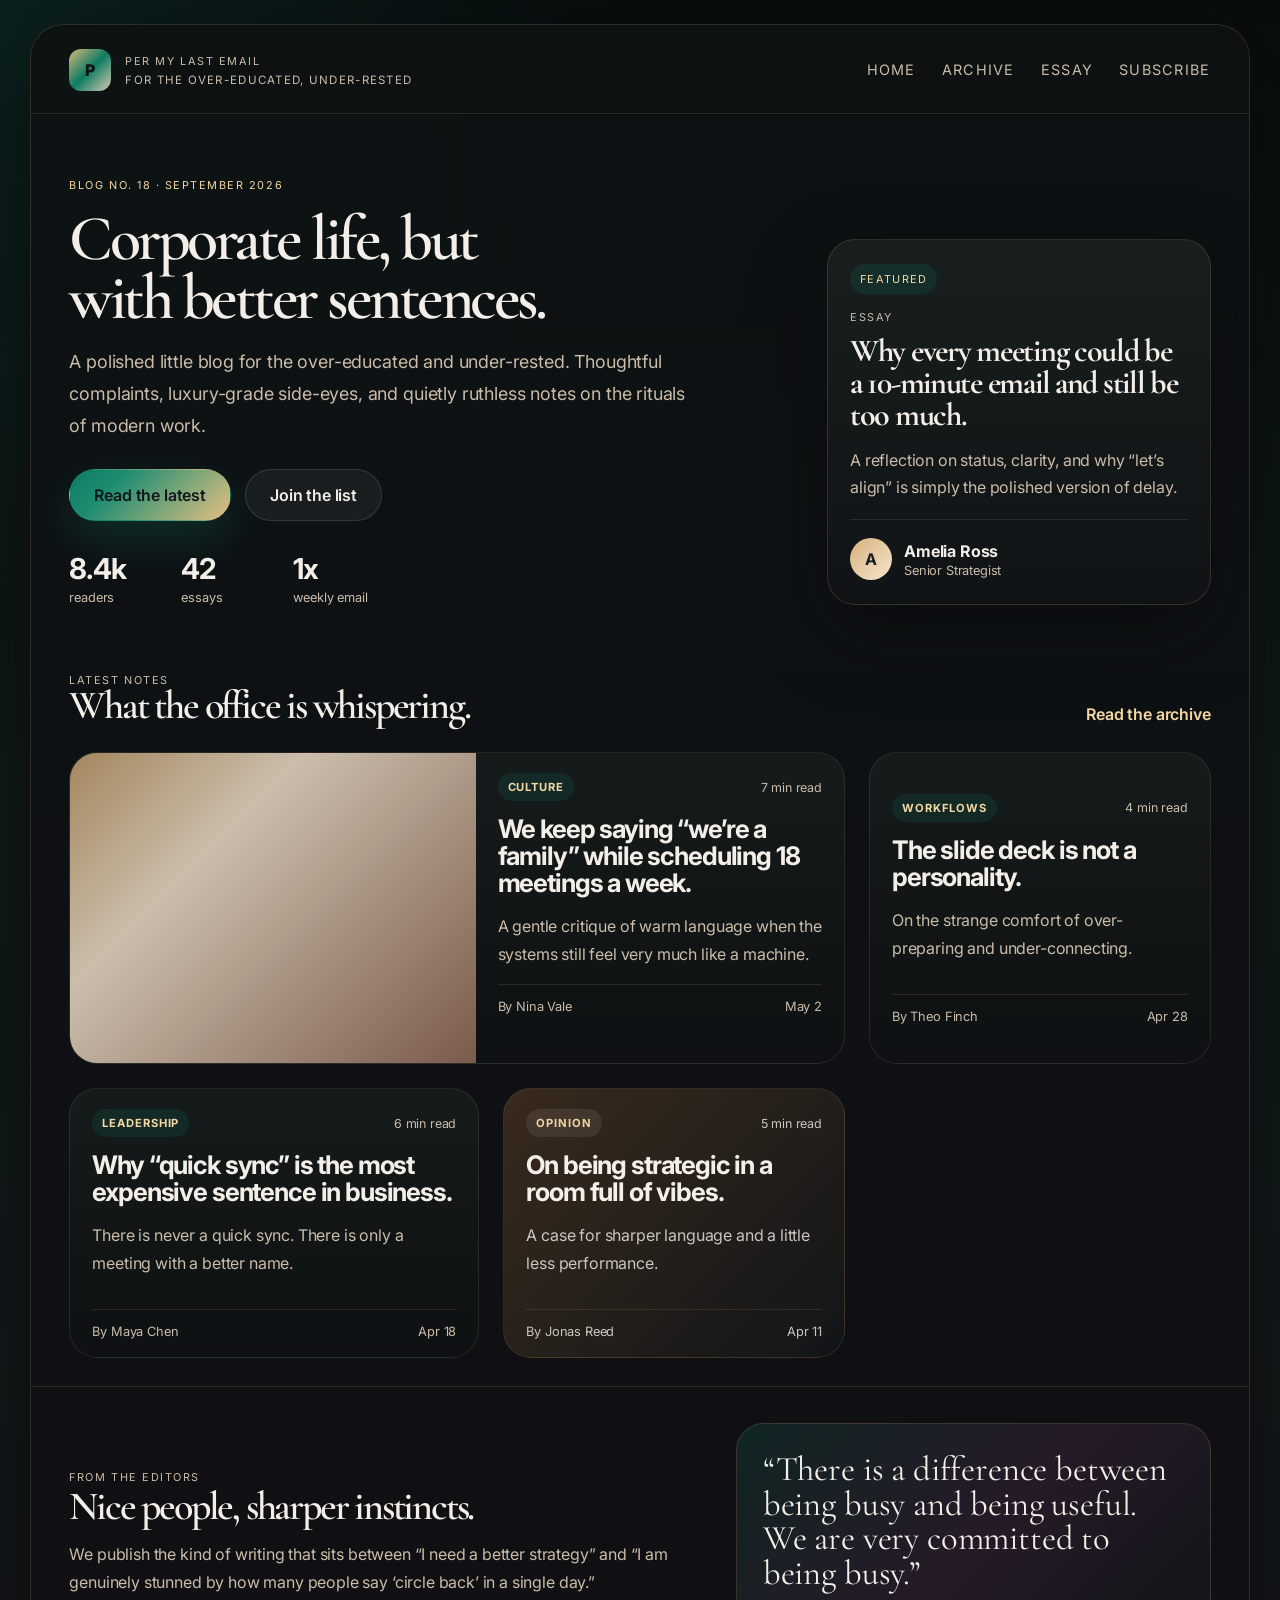
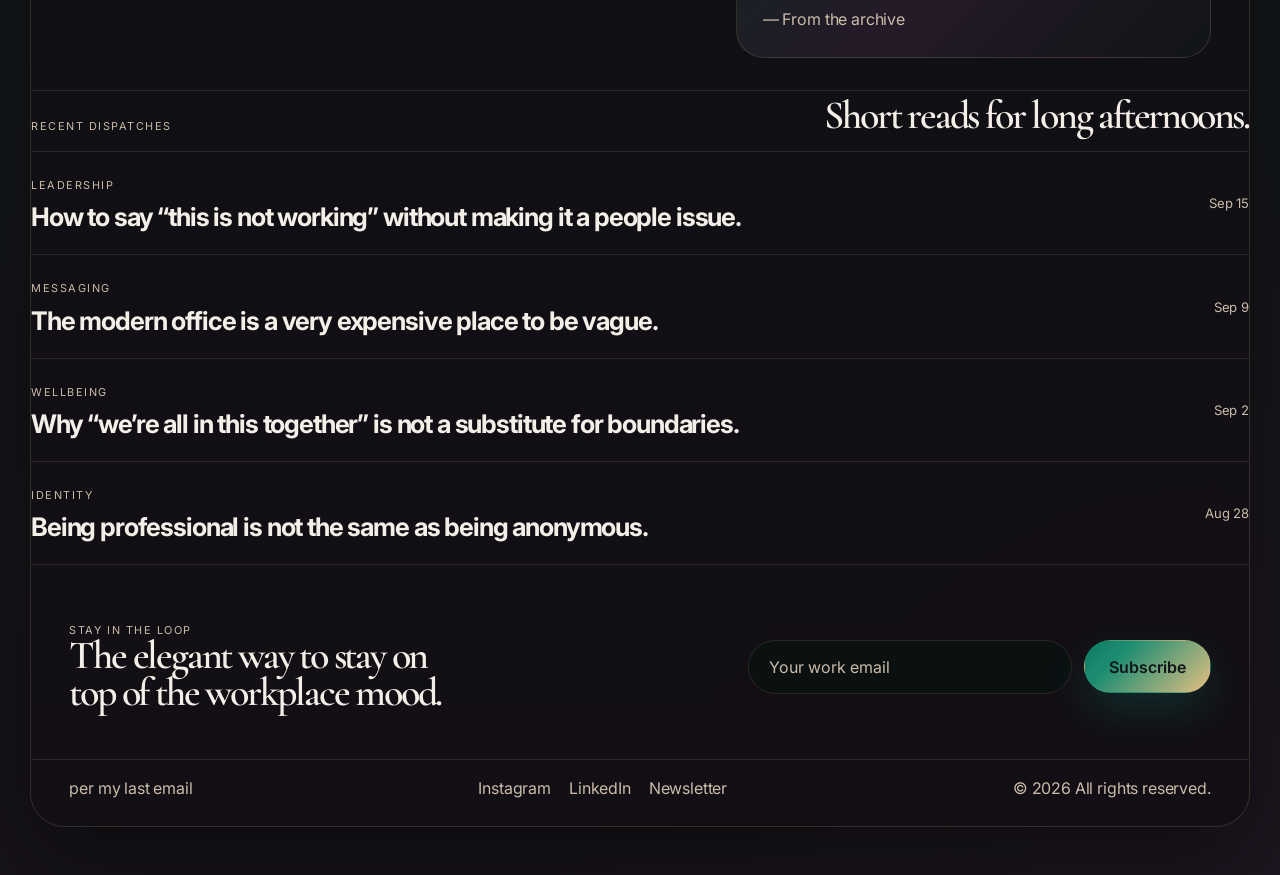
==== index.html @ 5620bb23 "Initial blog launch" ====
<!DOCTYPE html>
<html lang="en">
  <head>
    <meta charset="UTF-8" />
    <meta name="viewport" content="width=device-width, initial-scale=1.0" />
    <title>per my last email</title>
    <meta
      name="description"
      content="A dark luxury magazine-style blog for people who think out loud about work, leadership and the strange rituals of corporate life."
    />
    <link rel="preconnect" href="https://fonts.googleapis.com" />
    <link rel="preconnect" href="https://fonts.gstatic.com" crossorigin />
    <link
      href="https://fonts.googleapis.com/css2?family=Cormorant+Garamond:wght@500;600;700&family=Inter:wght@400;500;600;700;800&display=swap"
      rel="stylesheet"
    />
    <link rel="stylesheet" href="style.css" />
  </head>
  <body class="theme-dark">
    <div class="page-shell">
      <header class="topbar">
        <div class="brand-block">
          <div class="brand-mark">P</div>
          <div>
            <p class="eyebrow">per my last email</p>
            <p class="brand-sub">for the over-educated, under-rested</p>
          </div>
        </div>
        <nav class="main-nav" aria-label="Main navigation">
          <a href="index.html">Home</a>
          <a href="archive.html">Archive</a>
          <a href="article.html">Essay</a>
          <a href="#subscribe">Subscribe</a>
        </nav>
      </header>

      <main>
        <section class="hero">
          <div class="hero-copy">
            <p class="eyebrow accent">Blog No. 18 · September 2026</p>
            <h1>Corporate life, but with better sentences.</h1>
            <p class="lede">
              A polished little blog for the over-educated and under-rested. Thoughtful complaints, luxury-grade
              side-eyes, and quietly ruthless notes on the rituals of modern work.
            </p>
            <div class="hero-actions">
              <a class="button primary" href="article.html">Read the latest</a>
              <a class="button secondary" href="#subscribe">Join the list</a>
            </div>
            <ul class="hero-meta" aria-label="Blog stats">
              <li><strong>8.4k</strong><span>readers</span></li>
              <li><strong>42</strong><span>essays</span></li>
              <li><strong>1x</strong><span>weekly email</span></li>
            </ul>
          </div>

          <aside class="hero-card" aria-label="Featured essay summary">
            <div class="card-badge">Featured</div>
            <p class="mini-label">Essay</p>
            <h2>Why every meeting could be a 10-minute email and still be too much.</h2>
            <p>
              A reflection on status, clarity, and why “let’s align” is simply the polished version of delay.
            </p>
            <div class="author-row">
              <div class="avatar">A</div>
              <div>
                <strong>Amelia Ross</strong>
                <span>Senior Strategist</span>
              </div>
            </div>
          </aside>
        </section>

        <section class="section-header" id="latest">
          <div>
            <p class="eyebrow">Latest notes</p>
            <h2>What the office is whispering.</h2>
          </div>
          <a href="archive.html" class="text-link">Read the archive</a>
        </section>

        <section class="story-grid" aria-label="Latest articles">
          <article class="story-card large">
            <div class="story-image sunset"></div>
            <div class="story-content">
              <div class="tag-row">
                <span class="tag">Culture</span>
                <span class="meta">7 min read</span>
              </div>
              <h3>We keep saying “we’re a family” while scheduling 18 meetings a week.</h3>
              <p>
                A gentle critique of warm language when the systems still feel very much like a machine.
              </p>
              <div class="card-footer">
                <span>By Nina Vale</span>
                <span>May 2</span>
              </div>
            </div>
          </article>

          <article class="story-card">
            <div class="story-content compact">
              <div class="tag-row">
                <span class="tag">Workflows</span>
                <span class="meta">4 min read</span>
              </div>
              <h3>The slide deck is not a personality.</h3>
              <p>On the strange comfort of over-preparing and under-connecting.</p>
              <div class="card-footer">
                <span>By Theo Finch</span>
                <span>Apr 28</span>
              </div>
            </div>
          </article>

          <article class="story-card">
            <div class="story-content compact">
              <div class="tag-row">
                <span class="tag">Leadership</span>
                <span class="meta">6 min read</span>
              </div>
              <h3>Why “quick sync” is the most expensive sentence in business.</h3>
              <p>There is never a quick sync. There is only a meeting with a better name.</p>
              <div class="card-footer">
                <span>By Maya Chen</span>
                <span>Apr 18</span>
              </div>
            </div>
          </article>

          <article class="story-card accent-card">
            <div class="story-content compact">
              <div class="tag-row">
                <span class="tag">Opinion</span>
                <span class="meta">5 min read</span>
              </div>
              <h3>On being strategic in a room full of vibes.</h3>
              <p>A case for sharper language and a little less performance.</p>
              <div class="card-footer">
                <span>By Jonas Reed</span>
                <span>Apr 11</span>
              </div>
            </div>
          </article>
        </section>

        <section class="feature-band" id="essays">
          <div class="feature-copy">
            <p class="eyebrow">From the editors</p>
            <h2>Nice people, sharper instincts.</h2>
            <p>
              We publish the kind of writing that sits between “I need a better strategy” and “I am genuinely stunned by how many people say ‘circle back’ in a single day.”
            </p>
          </div>
          <div class="quote-box">
            <p>“There is a difference between being busy and being useful. We are very committed to being busy.”</p>
            <span>— From the archive</span>
          </div>
        </section>

        <section class="list-section" id="notes">
          <div class="list-header">
            <p class="eyebrow">Recent dispatches</p>
            <h2>Short reads for long afternoons.</h2>
          </div>

          <div class="notes-list">
            <article>
              <div>
                <p class="mini-label">Leadership</p>
                <h3>How to say “this is not working” without making it a people issue.</h3>
              </div>
              <time datetime="2026-09-15">Sep 15</time>
            </article>
            <article>
              <div>
                <p class="mini-label">Messaging</p>
                <h3>The modern office is a very expensive place to be vague.</h3>
              </div>
              <time datetime="2026-09-09">Sep 9</time>
            </article>
            <article>
              <div>
                <p class="mini-label">Wellbeing</p>
                <h3>Why “we’re all in this together” is not a substitute for boundaries.</h3>
              </div>
              <time datetime="2026-09-02">Sep 2</time>
            </article>
            <article>
              <div>
                <p class="mini-label">Identity</p>
                <h3>Being professional is not the same as being anonymous.</h3>
              </div>
              <time datetime="2026-08-28">Aug 28</time>
            </article>
          </div>
        </section>

        <section class="newsletter" id="subscribe">
          <div>
            <p class="eyebrow">Stay in the loop</p>
            <h2>The elegant way to stay on top of the workplace mood.</h2>
          </div>
          <form class="newsletter-form">
            <label class="sr-only" for="email">Email address</label>
            <input id="email" type="email" placeholder="Your work email" aria-label="Your email" />
            <button type="submit" class="button primary">Subscribe</button>
          </form>
        </section>
      </main>

      <footer class="site-footer">
        <p>per my last email</p>
        <div>
          <a href="#">Instagram</a>
          <a href="#">LinkedIn</a>
          <a href="#">Newsletter</a>
        </div>
        <p>© <span id="year"></span> All rights reserved.</p>
      </footer>
    </div>

    <script src="script.js"></script>
  </body>
</html>
---- style.css ----
:root {
  --bg: #0b0f10;
  --bg-soft: #101a18;
  --panel: rgba(18, 20, 24, 0.84);
  --panel-strong: #171c1d;
  --card: rgba(19, 25, 25, 0.94);
  --ink: #f3eee7;
  --muted: #cabca9;
  --line: rgba(213, 178, 122, 0.14);
  --accent: #d7b87a;
  --accent-strong: #f3d7a4;
  --deep: #0e7b63;
  --deep-strong: #135b4c;
  --plum: #2b1d2d;
  --plum-soft: #4a2a4c;
  --shadow: 0 30px 90px rgba(5, 7, 7, 0.56);
}

* {
  box-sizing: border-box;
}

html {
  scroll-behavior: smooth;
}

body {
  margin: 0;
  min-height: 100vh;
  font-family: "Inter", sans-serif;
  background:
    radial-gradient(circle at top left, rgba(15, 125, 100, 0.18), transparent 22%),
    radial-gradient(circle at bottom right, rgba(43, 29, 45, 0.32), transparent 26%),
    linear-gradient(180deg, #090d0e 0%, #101a18 32%, #17131a 100%);
  color: var(--ink);
  letter-spacing: -0.01em;
}

img {
  max-width: 100%;
  display: block;
}

a {
  color: inherit;
  text-decoration: none;
}

button,
input {
  font: inherit;
}

.page-shell {
  width: min(1220px, calc(100% - 28px));
  margin: 24px auto 48px;
  background: linear-gradient(180deg, rgba(13, 18, 19, 0.9), rgba(18, 14, 20, 0.88));
  border: 1px solid rgba(213, 178, 122, 0.18);
  border-radius: 34px;
  box-shadow: var(--shadow);
  overflow: hidden;
  backdrop-filter: blur(12px);
}

.topbar,
.site-footer,
.hero,
.section-header,
.feature-band,
.newsletter,
.archive-grid,
.article-wrap {
  padding-left: clamp(20px, 3vw, 54px);
  padding-right: clamp(20px, 3vw, 54px);
}

.topbar {
  display: flex;
  align-items: center;
  justify-content: space-between;
  gap: 20px;
  padding-top: 24px;
  padding-bottom: 22px;
  border-bottom: 1px solid var(--line);
  background: rgba(13, 18, 19, 0.7);
  text-transform: uppercase;
  letter-spacing: 0.08em;
}

.brand-block {
  display: flex;
  align-items: center;
  gap: 14px;
}

.brand-mark {
  width: 42px;
  height: 42px;
  display: grid;
  place-items: center;
  border-radius: 12px;
  background: linear-gradient(135deg, var(--accent), var(--deep), #d9cab2 100%);
  color: #0d1212;
  font-weight: 800;
  letter-spacing: 0.06em;
}

.eyebrow {
  margin: 0;
  text-transform: uppercase;
  letter-spacing: 0.14em;
  font-size: 0.68rem;
  color: var(--muted);
}

.eyebrow.accent {
  color: var(--accent-strong);
}

.brand-sub {
  margin: 5px 0 0;
  color: var(--muted);
  font-size: 0.72rem;
}

.main-nav {
  display: flex;
  align-items: center;
  gap: 26px;
  font-size: 0.9rem;
  color: var(--muted);
}

.main-nav a {
  position: relative;
  padding-bottom: 2px;
}

.main-nav a::after {
  content: "";
  position: absolute;
  left: 0;
  right: 0;
  bottom: -6px;
  height: 1px;
  background: var(--ink);
  transform: scaleX(0);
  transform-origin: center;
  transition: transform 0.2s ease;
}

.main-nav a:hover::after,
.main-nav a:focus-visible::after {
  transform: scaleX(1);
}

.hero {
  display: grid;
  grid-template-columns: 1.5fr 0.8fr;
  gap: clamp(24px, 3vw, 40px);
  padding-top: clamp(32px, 5vw, 74px);
  padding-bottom: clamp(28px, 4vw, 48px);
}

.hero-copy h1,
.section-header h2,
.feature-copy h2,
.list-header h2,
.newsletter h2,
.article-header h1,
.page-hero h1 {
  margin: 0;
  font-family: "Cormorant Garamond", serif;
  line-height: 0.92;
  letter-spacing: -0.055em;
  font-weight: 600;
  text-wrap: balance;
}

.hero-copy h1 {
  margin-top: 18px;
  font-size: clamp(3.2rem, 5vw, 7.2rem);
  max-width: 660px;
}

.lede {
  max-width: 620px;
  margin-top: 18px;
  font-size: 1.12rem;
  line-height: 1.8;
  color: var(--muted);
}

.hero-actions {
  margin-top: 26px;
  display: flex;
  flex-wrap: wrap;
  gap: 14px;
}

.button {
  display: inline-flex;
  align-items: center;
  justify-content: center;
  border: 1px solid transparent;
  border-radius: 999px;
  padding: 0.96rem 1.5rem;
  font-weight: 600;
  transition: transform 0.2s ease, box-shadow 0.2s ease;
}

.button:hover {
  transform: translateY(-1px);
}

.button.primary {
  background: linear-gradient(135deg, var(--deep) 0%, #1d8d72 28%, #e5c082 100%);
  color: #11171a;
  box-shadow: 0 18px 42px rgba(15, 125, 100, 0.26);
}

.button.secondary {
  background: rgba(255, 255, 255, 0.05);
  border-color: rgba(255, 255, 255, 0.12);
  color: var(--ink);
}

.hero-meta {
  list-style: none;
  margin: 30px 0 0;
  padding: 0;
  display: flex;
  flex-wrap: wrap;
  gap: 22px;
}

.hero-meta li {
  display: flex;
  flex-direction: column;
  gap: 4px;
  min-width: 90px;
}

.hero-meta strong {
  font-size: 1.8rem;
  letter-spacing: -0.04em;
}

.hero-meta span {
  color: var(--muted);
  font-size: 0.8rem;
}

.hero-card {
  align-self: end;
  background: linear-gradient(180deg, rgba(25, 31, 31, 0.98), rgba(17, 20, 22, 0.92));
  border: 1px solid rgba(213, 178, 122, 0.16);
  border-radius: 28px;
  padding: 24px 22px;
  box-shadow: 0 28px 80px rgba(7, 10, 12, 0.38);
}

.card-badge {
  display: inline-block;
  margin-bottom: 14px;
  border-radius: 999px;
  padding: 8px 10px;
  background: rgba(15, 125, 100, 0.18);
  color: var(--accent-strong);
  font-size: 0.68rem;
  letter-spacing: 0.12em;
  text-transform: uppercase;
}

.hero-card h2 {
  margin: 0;
  font-size: clamp(2rem, 2vw, 2.8rem);
  font-family: "Cormorant Garamond", serif;
  line-height: 1;
  letter-spacing: -0.04em;
}

.hero-card p {
  color: var(--muted);
  line-height: 1.7;
}

.mini-label {
  margin: 0 0 8px;
  font-size: 0.68rem;
  letter-spacing: 0.14em;
  text-transform: uppercase;
  color: var(--accent-strong);
}

.author-row {
  display: flex;
  align-items: center;
  gap: 12px;
  margin-top: 18px;
  padding-top: 18px;
  border-top: 1px solid var(--line);
}

.avatar {
  width: 42px;
  height: 42px;
  border-radius: 50%;
  display: grid;
  place-items: center;
  background: linear-gradient(135deg, #d8b07b, #f6e6ce);
  color: #171c22;
  font-weight: 700;
}

.author-row strong,
.author-row span {
  display: block;
}

.author-row span {
  margin-top: 2px;
  color: var(--muted);
  font-size: 0.8rem;
}

.section-header,
.feature-band,
.list-section,
.newsletter {
  padding-top: 20px;
  padding-bottom: 28px;
}

.section-header,
.list-header {
  display: flex;
  align-items: end;
  justify-content: space-between;
  gap: 18px;
}

.section-header h2,
.feature-copy h2,
.list-header h2,
.newsletter h2,
.article-header h1,
.page-hero h1 {
  font-size: clamp(2.5rem, 3vw, 4rem);
}

.text-link {
  color: var(--accent-strong);
  font-weight: 600;
}

.story-grid {
  display: grid;
  grid-template-columns: 1.2fr 1fr 1fr;
  gap: 24px;
  padding: 0 clamp(20px, 3vw, 54px) 28px;
}

.story-card {
  background: linear-gradient(180deg, rgba(22, 27, 28, 0.98), rgba(15, 18, 19, 0.94));
  border: 1px solid rgba(213, 178, 122, 0.12);
  border-radius: 28px;
  overflow: hidden;
  transition: transform 0.2s ease, border-color 0.2s ease;
}

.story-card:hover {
  transform: translateY(-2px);
  border-color: rgba(213, 178, 122, 0.2);
}

.story-card.large {
  grid-column: span 2;
  display: grid;
  grid-template-columns: 1.1fr 1fr;
}

.story-image {
  min-height: 310px;
  background-size: cover;
  background-position: center;
}

.story-image.sunset {
  background:
    linear-gradient(135deg, rgba(11, 13, 16, 0.25), rgba(216, 176, 123, 0.26)),
    linear-gradient(135deg, #d7af78 0%, #f4e7d4 33%, #5a3d3d 100%);
}

.story-content {
  padding: 20px 22px 18px;
}

.story-content.compact {
  min-height: 100%;
  display: flex;
  flex-direction: column;
  justify-content: center;
}

.tag-row {
  display: flex;
  align-items: center;
  justify-content: space-between;
  gap: 12px;
  margin-bottom: 14px;
}

.tag {
  display: inline-flex;
  align-items: center;
  gap: 6px;
  border-radius: 999px;
  padding: 7px 10px;
  background: rgba(15, 125, 100, 0.16);
  color: var(--accent-strong);
  font-size: 0.7rem;
  font-weight: 700;
  letter-spacing: 0.08em;
  text-transform: uppercase;
}

.meta {
  color: var(--muted);
  font-size: 0.78rem;
}

.story-card h3,
.notes-list h3,
.archive-list h3 {
  margin: 0;
  font-size: clamp(1.55rem, 2vw, 2.25rem);
  line-height: 1.06;
  letter-spacing: -0.045em;
}

.story-card p,
.feature-copy p,
.quote-box p,
.notes-list article p,
.archive-list p,
.article-body p,
.article-aside p {
  color: var(--muted);
  line-height: 1.75;
}

.card-footer {
  margin-top: 16px;
  padding-top: 14px;
  border-top: 1px solid var(--line);
  display: flex;
  align-items: center;
  justify-content: space-between;
  color: var(--muted);
  font-size: 0.8rem;
}

.accent-card {
  background: linear-gradient(135deg, rgba(76, 54, 34, 0.7), rgba(18, 22, 25, 0.95));
  color: #f4efe9;
}

.accent-card .tag,
.accent-card .meta,
.accent-card .card-footer,
.accent-card p {
  color: rgba(244, 239, 233, 0.8);
}

.accent-card .tag {
  background: rgba(255, 255, 255, 0.08);
  color: #f2d3a3;
}

.feature-band {
  display: grid;
  grid-template-columns: 1.15fr 0.85fr;
  gap: 24px;
  align-items: center;
  padding-top: 36px;
  padding-bottom: 32px;
  border-top: 1px solid var(--line);
  border-bottom: 1px solid var(--line);
}

.feature-copy p {
  max-width: 640px;
}

.quote-box {
  background: linear-gradient(135deg, rgba(14, 123, 99, 0.2), rgba(43, 29, 45, 0.82), rgba(17, 21, 23, 0.94));
  border: 1px solid rgba(213, 178, 122, 0.18);
  border-radius: 28px;
  padding: 28px 26px;
}

.quote-box p {
  margin: 0;
  font-family: "Cormorant Garamond", serif;
  font-size: clamp(2rem, 2.7vw, 3rem);
  line-height: 1;
  color: var(--ink);
}

.quote-box span {
  display: block;
  margin-top: 18px;
  color: var(--muted);
}

.list-section {
  padding-top: 6px;
}

.notes-list {
  margin-top: 18px;
  border-top: 1px solid var(--line);
}

.notes-list article,
.archive-list article {
  display: flex;
  align-items: center;
  justify-content: space-between;
  gap: 20px;
  padding: 24px 0;
  border-bottom: 1px solid var(--line);
}

.notes-list article h3,
.archive-list h3 {
  font-size: clamp(1.3rem, 2vw, 2rem);
}

.notes-list time,
.archive-list time {
  color: var(--muted);
  white-space: nowrap;
  font-size: 0.82rem;
}

.newsletter {
  display: flex;
  align-items: center;
  justify-content: space-between;
  gap: 24px;
  padding-top: 30px;
  padding-bottom: 48px;
}

.newsletter-form {
  display: flex;
  align-items: center;
  gap: 12px;
  width: min(100%, 520px);
}

.newsletter-form input {
  flex: 1;
  min-width: 0;
  height: 54px;
  border-radius: 999px;
  border: 1px solid rgba(213, 178, 122, 0.14);
  background: rgba(12, 17, 18, 0.9);
  color: var(--ink);
  padding: 0 20px;
  outline: none;
}

.newsletter-form input::placeholder {
  color: var(--muted);
}

.newsletter-form input:focus {
  border-color: rgba(216, 176, 123, 0.5);
  box-shadow: 0 0 0 4px rgba(216, 176, 123, 0.12);
}

.site-footer {
  display: flex;
  align-items: center;
  justify-content: space-between;
  gap: 20px;
  padding-top: 18px;
  padding-bottom: 28px;
  border-top: 1px solid var(--line);
  color: var(--muted);
}

.site-footer p,
.site-footer a {
  margin: 0;
}

.site-footer div {
  display: flex;
  align-items: center;
  gap: 18px;
}

.page-hero {
  padding: 46px 0 2px;
}

.page-hero h1 {
  font-size: clamp(3rem, 4vw, 5.5rem);
}

.page-hero p {
  margin-top: 12px;
  color: var(--muted);
}

.archive-grid {
  padding-top: 20px;
  padding-bottom: 30px;
}

.archive-list {
  margin-top: 20px;
  border-top: 1px solid var(--line);
}

.archive-list article {
  align-items: flex-start;
}

.archive-list .meta-group {
  display: flex;
  flex-direction: column;
  gap: 10px;
}

.article-wrap {
  display: grid;
  grid-template-columns: minmax(0, 1.5fr) minmax(260px, 0.7fr);
  gap: 32px;
  padding-top: 24px;
  padding-bottom: 48px;
}

.article-header {
  padding-top: 28px;
}

.article-header .meta-line {
  margin-top: 12px;
  display: flex;
  flex-wrap: wrap;
  align-items: center;
  gap: 10px;
  color: var(--muted);
  font-size: 0.85rem;
}

.article-body {
  margin-top: 22px;
  padding-top: 14px;
  border-top: 1px solid var(--line);
}

.article-body p {
  margin: 0 0 20px;
  font-size: 1.04rem;
}

.article-body h2 {
  margin: 36px 0 14px;
  font-family: "Cormorant Garamond", serif;
  font-size: clamp(2.1rem, 2.5vw, 3rem);
  letter-spacing: -0.04em;
}

.article-aside {
  padding: 24px 20px;
  background: rgba(24, 29, 35, 0.9);
  border: 1px solid var(--line);
  border-radius: 24px;
  height: fit-content;
  position: sticky;
  top: 20px;
}

.article-aside h3 {
  margin: 0 0 18px;
  font-size: 1.2rem;
}

.article-aside .mini-card {
  padding-top: 18px;
  border-top: 1px solid var(--line);
}

.article-aside .mini-card:first-of-type {
  border-top: none;
  padding-top: 0;
}

.article-aside .mini-card h4 {
  margin: 0 0 8px;
  font-size: 1.1rem;
}

.sr-only {
  position: absolute;
  width: 1px;
  height: 1px;
  padding: 0;
  margin: -1px;
  overflow: hidden;
  clip: rect(0, 0, 0, 0);
  white-space: nowrap;
  border: 0;
}

@media (max-width: 920px) {
  .hero,
  .feature-band,
  .story-card.large,
  .article-wrap,
  .newsletter {
    grid-template-columns: 1fr;
    display: grid;
  }

  .story-grid {
    grid-template-columns: 1fr 1fr;
  }

  .story-card.large {
    grid-column: auto;
  }

  .section-header,
  .list-header,
  .site-footer,
  .newsletter {
    display: block;
  }

  .main-nav {
    display: none;
  }

  .article-aside {
    position: static;
  }
}

@media (max-width: 640px) {
  .page-shell {
    width: min(100% - 16px, 1220px);
    margin-top: 16px;
  }

  .topbar {
    padding-top: 18px;
  }

  .hero {
    padding-top: 24px;
  }

  .story-grid {
    grid-template-columns: 1fr;
  }

  .newsletter-form {
    flex-direction: column;
    align-items: stretch;
  }

  .newsletter-form input,
  .button {
    width: 100%;
  }

  .site-footer div {
    flex-wrap: wrap;
    margin-top: 12px;
  }

  .archive-list article,
  .notes-list article {
    flex-direction: column;
    align-items: flex-start;
  }
}
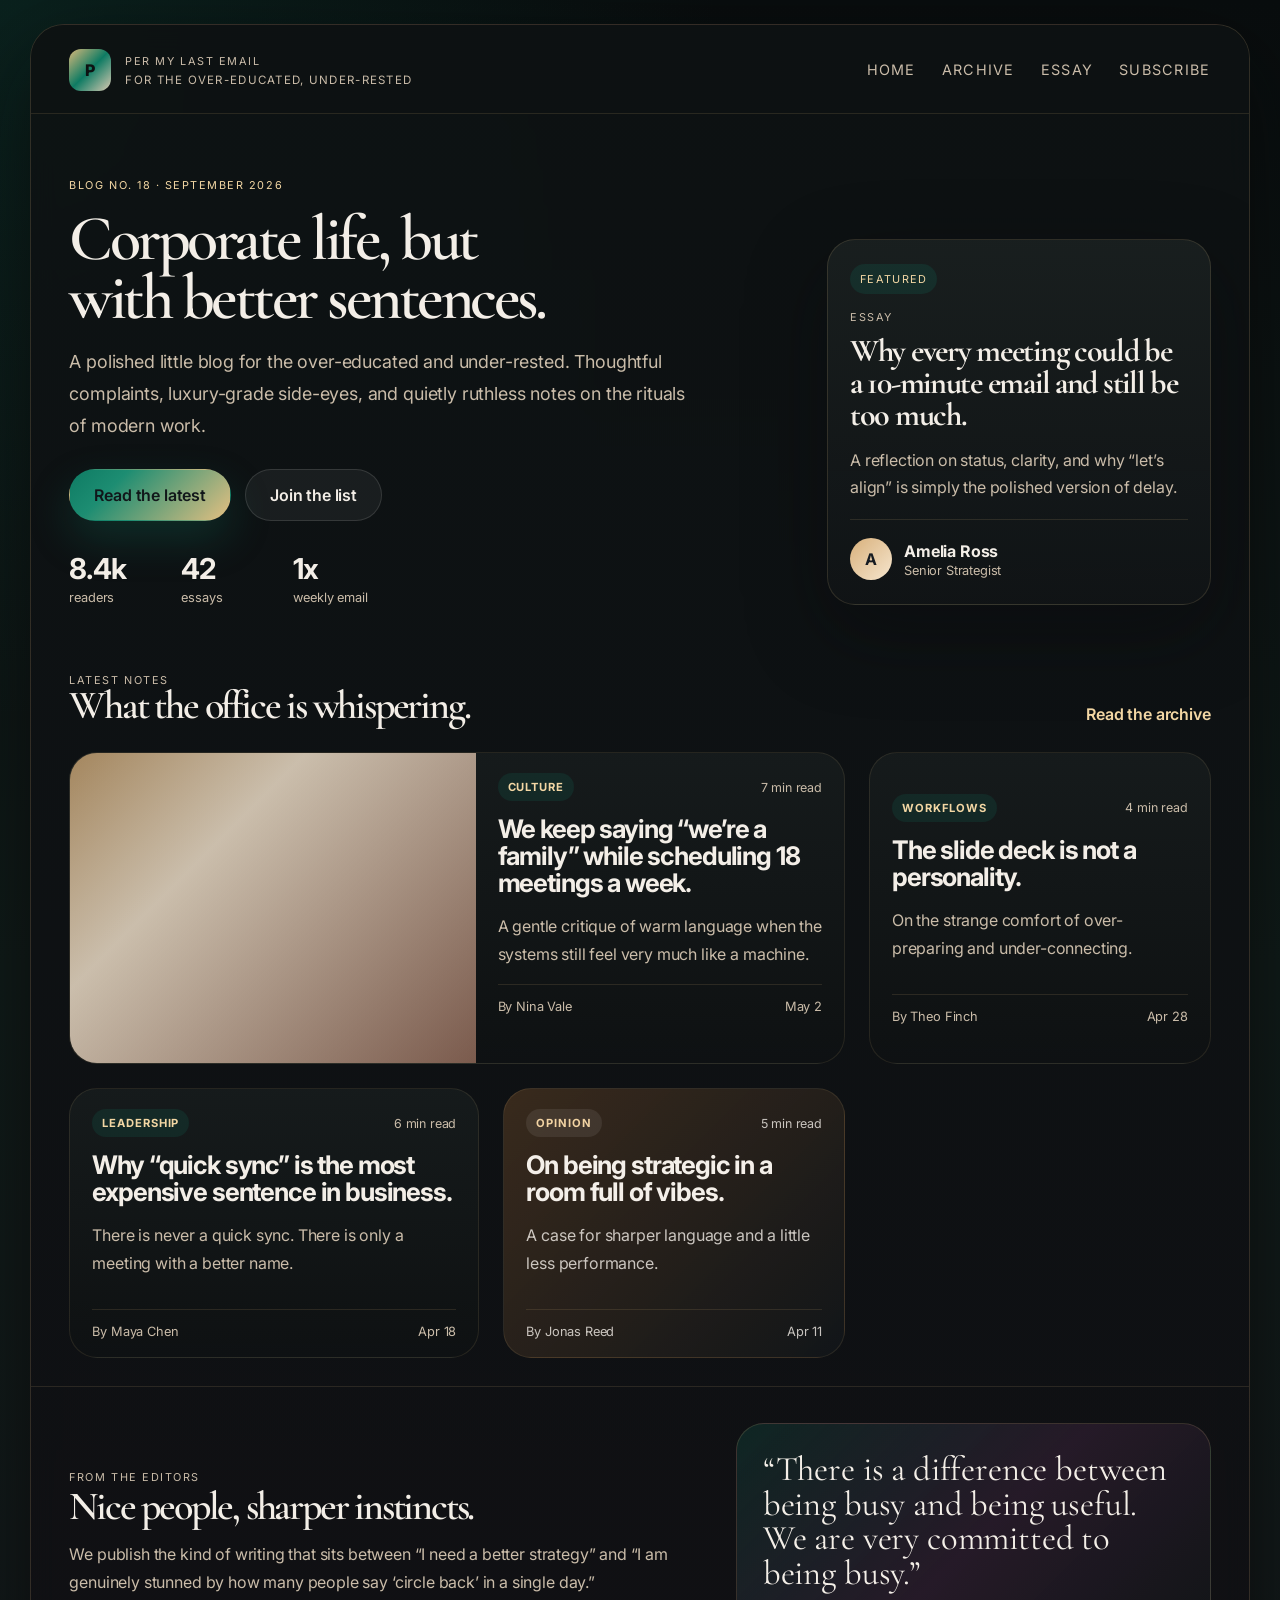
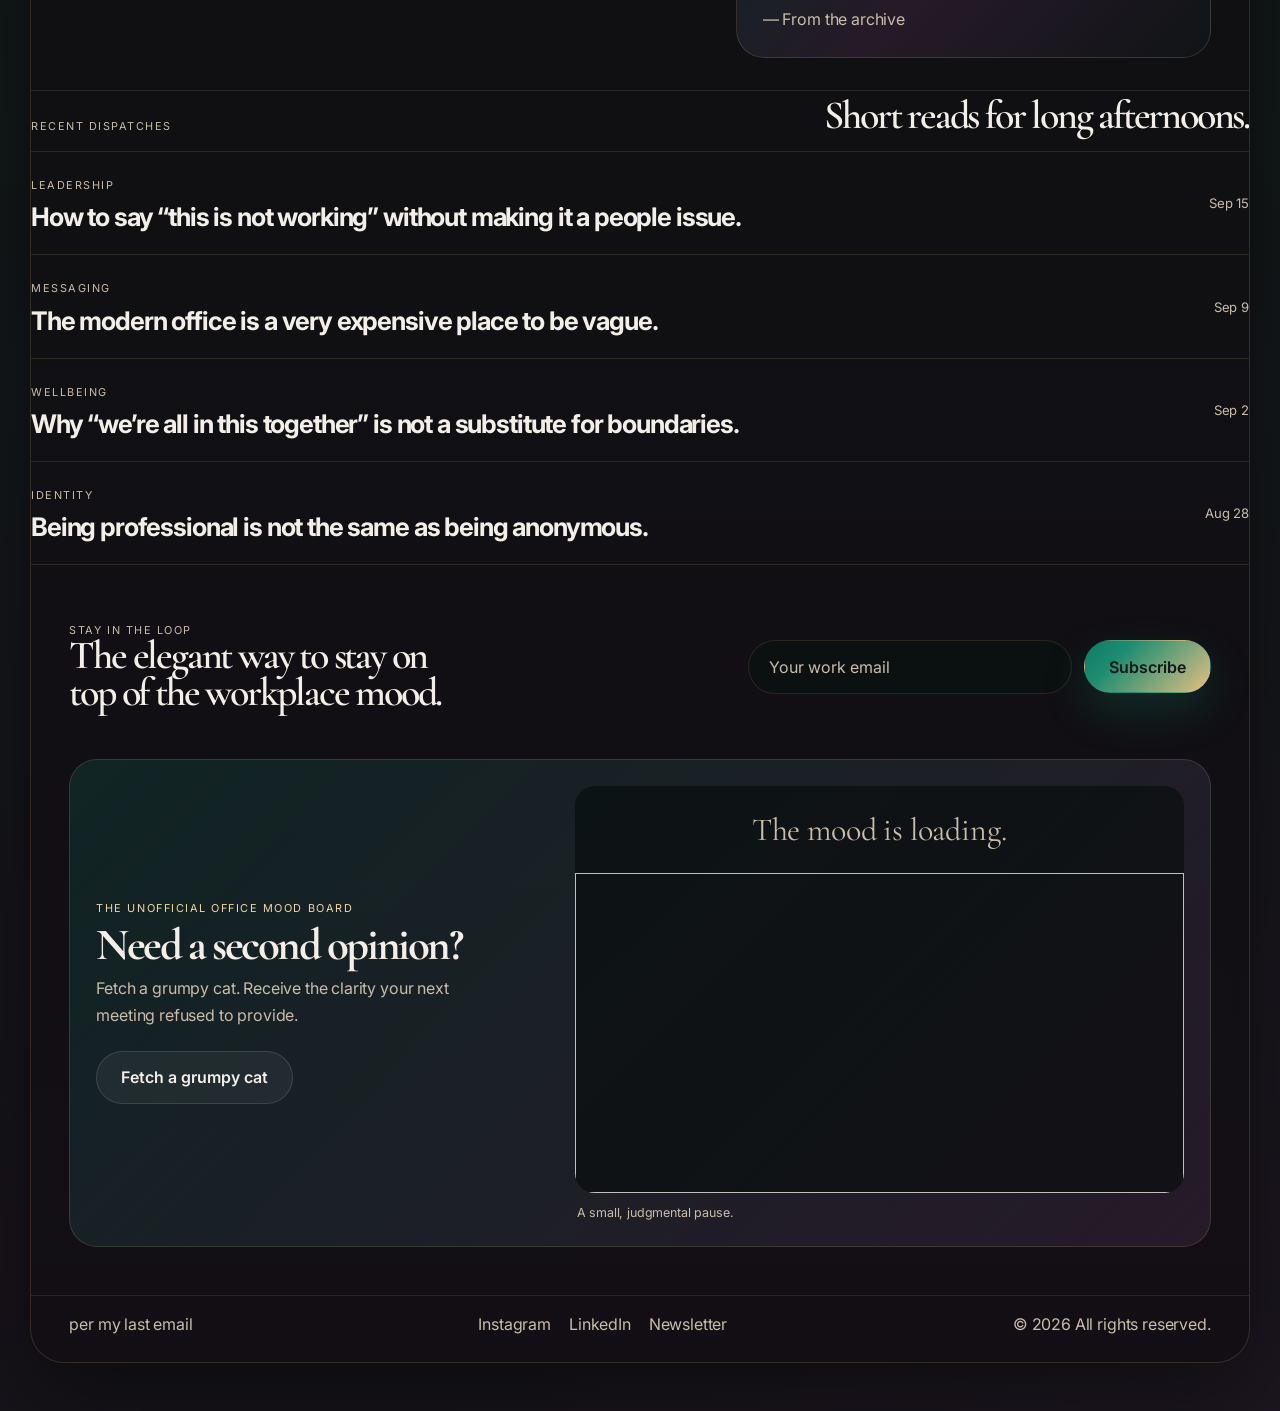
==== commit b412ed1e: "Add grumpy cat mood fetcher" ====
--- a/index.html
+++ b/index.html
@@ -207,6 +207,25 @@
             <button type="submit" class="button primary">Subscribe</button>
           </form>
         </section>
+
+        <section class="cat-break" aria-labelledby="cat-break-title">
+          <div class="cat-break-copy">
+            <p class="eyebrow accent">The unofficial office mood board</p>
+            <h2 id="cat-break-title">Need a second opinion?</h2>
+            <p>Fetch a grumpy cat. Receive the clarity your next meeting refused to provide.</p>
+            <button class="button secondary cat-button" type="button" id="fetch-cat">Fetch a grumpy cat</button>
+          </div>
+          <figure class="cat-result" aria-live="polite">
+            <div class="cat-image-wrap">
+              <span class="cat-placeholder">The mood is loading.</span>
+              <img id="cat-image" alt="" hidden />
+            </div>
+            <figcaption>
+              <span id="cat-caption">A small, judgmental pause.</span>
+              <a id="cat-source" href="#" target="_blank" rel="noreferrer" hidden>View source</a>
+            </figcaption>
+          </figure>
+        </section>
       </main>
 
       <footer class="site-footer">
--- a/style.css
+++ b/style.css
@@ -582,6 +582,92 @@
   box-shadow: 0 0 0 4px rgba(216, 176, 123, 0.12);
 }
 
+.cat-break {
+  display: grid;
+  grid-template-columns: 0.85fr 1.15fr;
+  gap: 28px;
+  align-items: stretch;
+  margin: 0 clamp(20px, 3vw, 54px) 48px;
+  padding: 26px;
+  border: 1px solid rgba(213, 178, 122, 0.18);
+  border-radius: 28px;
+  background: linear-gradient(135deg, rgba(14, 123, 99, 0.2), rgba(43, 29, 45, 0.84));
+}
+
+.cat-break-copy {
+  display: flex;
+  flex-direction: column;
+  align-items: flex-start;
+  justify-content: center;
+}
+
+.cat-break h2 {
+  margin: 10px 0 8px;
+  font-family: "Cormorant Garamond", serif;
+  font-size: clamp(2.5rem, 3.5vw, 4.4rem);
+  line-height: 0.92;
+  letter-spacing: -0.055em;
+}
+
+.cat-break-copy > p:not(.eyebrow) {
+  max-width: 380px;
+  margin: 0;
+  color: var(--muted);
+  line-height: 1.7;
+}
+
+.cat-button {
+  margin-top: 22px;
+}
+
+.cat-button:disabled {
+  cursor: wait;
+  opacity: 0.72;
+}
+
+.cat-result {
+  min-width: 0;
+  margin: 0;
+}
+
+.cat-image-wrap {
+  min-height: 280px;
+  display: grid;
+  place-items: center;
+  overflow: hidden;
+  border-radius: 20px;
+  background: rgba(7, 12, 12, 0.62);
+}
+
+.cat-image-wrap img {
+  width: 100%;
+  height: 320px;
+  object-fit: cover;
+}
+
+.cat-placeholder {
+  padding: 24px;
+  color: var(--muted);
+  font-family: "Cormorant Garamond", serif;
+  font-size: 2rem;
+  text-align: center;
+}
+
+.cat-result figcaption {
+  display: flex;
+  align-items: center;
+  justify-content: space-between;
+  gap: 16px;
+  padding: 12px 2px 0;
+  color: var(--muted);
+  font-size: 0.78rem;
+}
+
+.cat-result figcaption a {
+  color: var(--accent-strong);
+  white-space: nowrap;
+}
+
 .site-footer {
   display: flex;
   align-items: center;
@@ -724,7 +810,8 @@
   .feature-band,
   .story-card.large,
   .article-wrap,
-  .newsletter {
+  .newsletter,
+  .cat-break {
     grid-template-columns: 1fr;
     display: grid;
   }
@@ -748,6 +835,11 @@
     display: none;
   }
 
+  .cat-break {
+    margin-left: 20px;
+    margin-right: 20px;
+  }
+
   .article-aside {
     position: static;
   }
@@ -759,6 +851,16 @@
     margin-top: 16px;
   }
 
+  .cat-break {
+    margin-left: 12px;
+    margin-right: 12px;
+    padding: 18px;
+  }
+
+  .cat-image-wrap img {
+    height: 240px;
+  }
+
   .topbar {
     padding-top: 18px;
   }
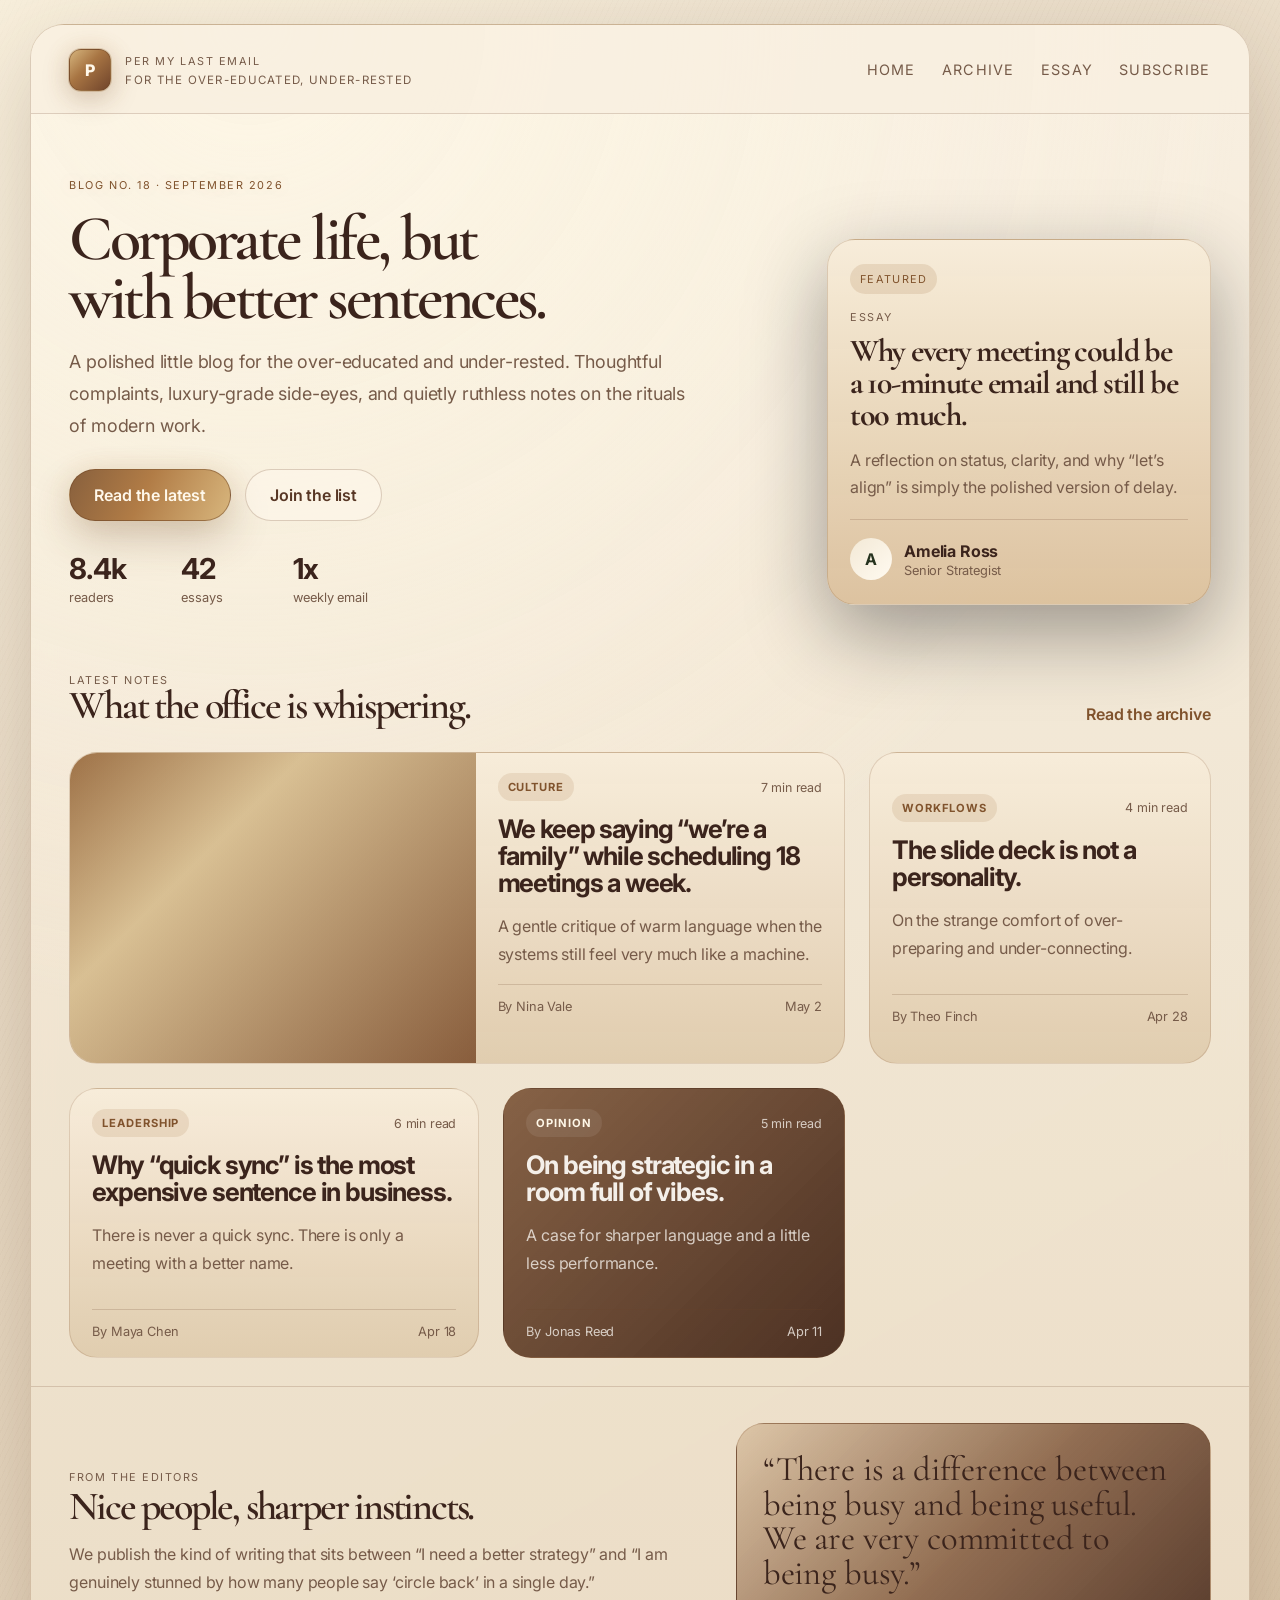
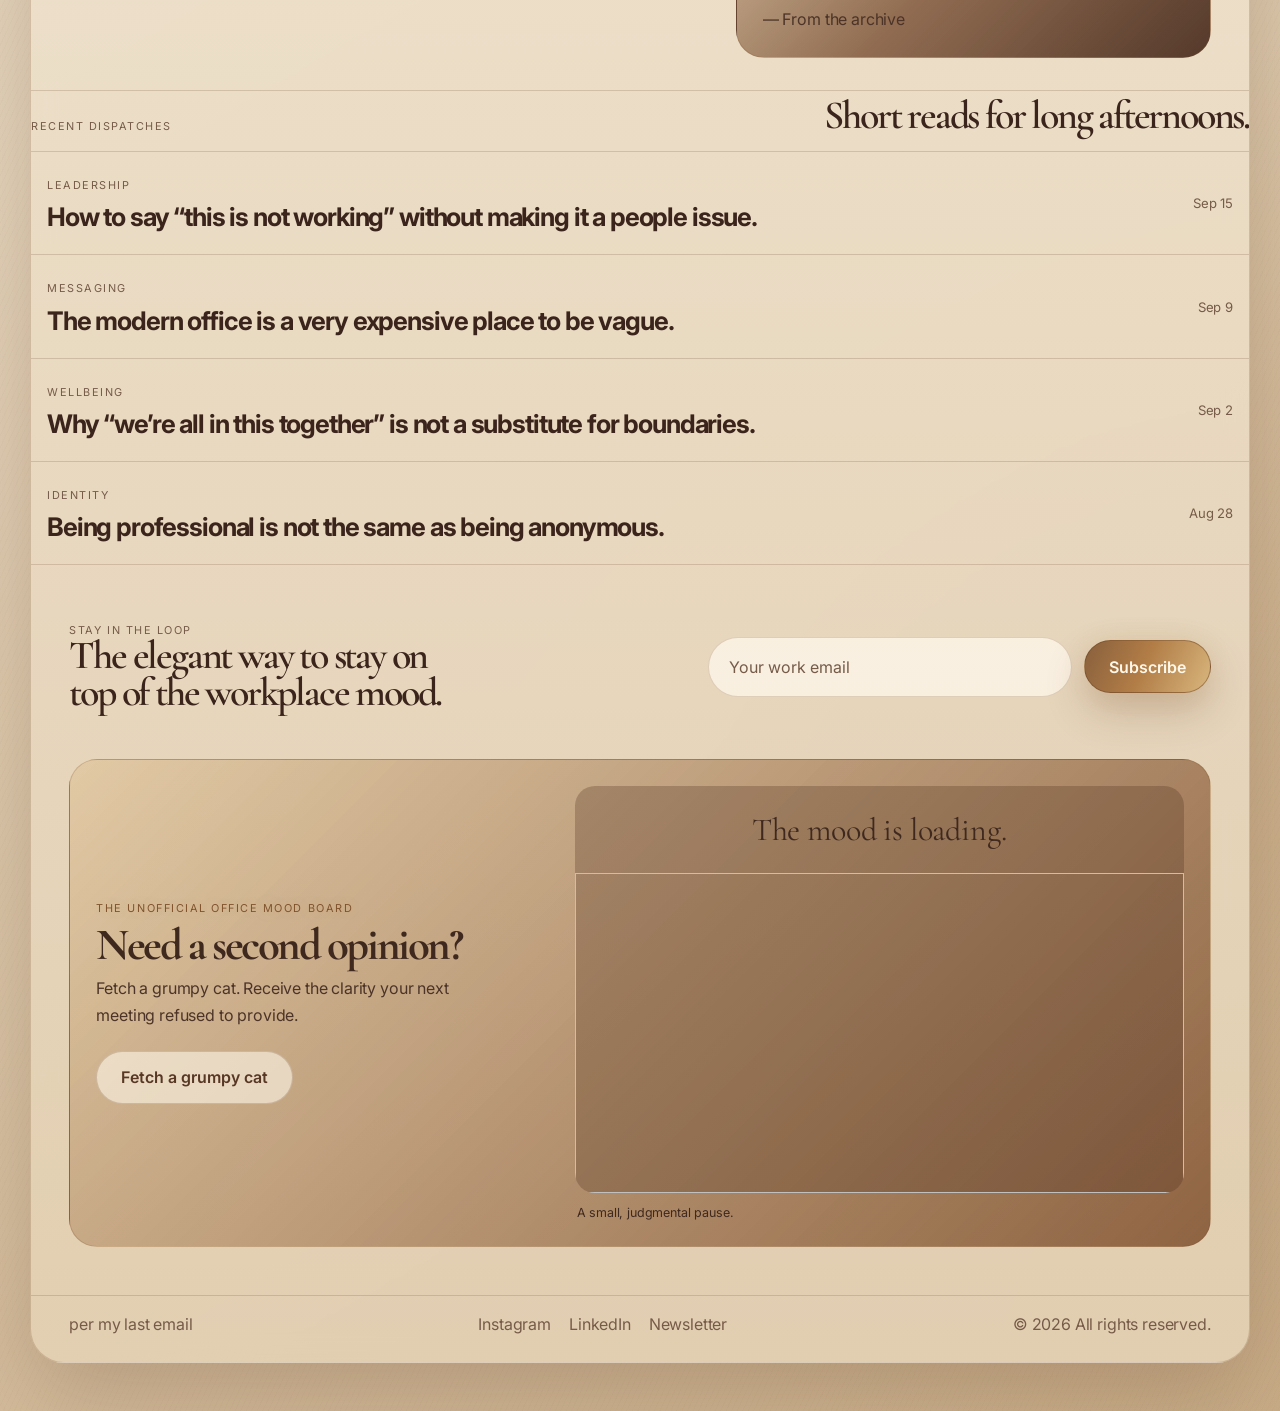
==== commit b04eb07e: "Make homepage articles clickable" ====
--- a/index.html
+++ b/index.html
@@ -87,7 +87,7 @@
                 <span class="tag">Culture</span>
                 <span class="meta">7 min read</span>
               </div>
-              <h3>We keep saying “we’re a family” while scheduling 18 meetings a week.</h3>
+              <h3><a class="article-link" href="article.html">We keep saying “we’re a family” while scheduling 18 meetings a week.</a></h3>
               <p>
                 A gentle critique of warm language when the systems still feel very much like a machine.
               </p>
@@ -104,7 +104,7 @@
                 <span class="tag">Workflows</span>
                 <span class="meta">4 min read</span>
               </div>
-              <h3>The slide deck is not a personality.</h3>
+              <h3><a class="article-link" href="article.html">The slide deck is not a personality.</a></h3>
               <p>On the strange comfort of over-preparing and under-connecting.</p>
               <div class="card-footer">
                 <span>By Theo Finch</span>
@@ -119,7 +119,7 @@
                 <span class="tag">Leadership</span>
                 <span class="meta">6 min read</span>
               </div>
-              <h3>Why “quick sync” is the most expensive sentence in business.</h3>
+              <h3><a class="article-link" href="article.html">Why “quick sync” is the most expensive sentence in business.</a></h3>
               <p>There is never a quick sync. There is only a meeting with a better name.</p>
               <div class="card-footer">
                 <span>By Maya Chen</span>
@@ -134,7 +134,7 @@
                 <span class="tag">Opinion</span>
                 <span class="meta">5 min read</span>
               </div>
-              <h3>On being strategic in a room full of vibes.</h3>
+              <h3><a class="article-link" href="article.html">On being strategic in a room full of vibes.</a></h3>
               <p>A case for sharper language and a little less performance.</p>
               <div class="card-footer">
                 <span>By Jonas Reed</span>
@@ -168,28 +168,28 @@
             <article>
               <div>
                 <p class="mini-label">Leadership</p>
-                <h3>How to say “this is not working” without making it a people issue.</h3>
+                <h3><a class="article-link" href="article.html">How to say “this is not working” without making it a people issue.</a></h3>
               </div>
               <time datetime="2026-09-15">Sep 15</time>
             </article>
             <article>
               <div>
                 <p class="mini-label">Messaging</p>
-                <h3>The modern office is a very expensive place to be vague.</h3>
+                <h3><a class="article-link" href="article.html">The modern office is a very expensive place to be vague.</a></h3>
               </div>
               <time datetime="2026-09-09">Sep 9</time>
             </article>
             <article>
               <div>
                 <p class="mini-label">Wellbeing</p>
-                <h3>Why “we’re all in this together” is not a substitute for boundaries.</h3>
+                <h3><a class="article-link" href="article.html">Why “we’re all in this together” is not a substitute for boundaries.</a></h3>
               </div>
               <time datetime="2026-09-02">Sep 2</time>
             </article>
             <article>
               <div>
                 <p class="mini-label">Identity</p>
-                <h3>Being professional is not the same as being anonymous.</h3>
+                <h3><a class="article-link" href="article.html">Being professional is not the same as being anonymous.</a></h3>
               </div>
               <time datetime="2026-08-28">Aug 28</time>
             </article>
--- a/style.css
+++ b/style.css
@@ -1,19 +1,21 @@
 :root {
-  --bg: #0b0f10;
-  --bg-soft: #101a18;
-  --panel: rgba(18, 20, 24, 0.84);
-  --panel-strong: #171c1d;
-  --card: rgba(19, 25, 25, 0.94);
-  --ink: #f3eee7;
-  --muted: #cabca9;
-  --line: rgba(213, 178, 122, 0.14);
-  --accent: #d7b87a;
-  --accent-strong: #f3d7a4;
-  --deep: #0e7b63;
-  --deep-strong: #135b4c;
-  --plum: #2b1d2d;
-  --plum-soft: #4a2a4c;
-  --shadow: 0 30px 90px rgba(5, 7, 7, 0.56);
+  --bg: #e8dcc8;
+  --bg-soft: #d7c4a8;
+  --panel: rgba(245, 237, 222, 0.9);
+  --panel-strong: #f1e4cf;
+  --card: rgba(241, 228, 207, 0.96);
+  --ink: #3b241c;
+  --muted: #765b49;
+  --line: rgba(105, 67, 43, 0.2);
+  --accent: #aa7440;
+  --accent-strong: #80532d;
+  --deep: #76502f;
+  --deep-strong: #593522;
+  --leaf: #f3e9d6;
+  --leaf-light: #fffaf0;
+  --plum: #4b2e25;
+  --plum-soft: #8b6040;
+  --shadow: 0 30px 90px rgba(77, 47, 29, 0.22);
 }
 
 * {
@@ -29,9 +31,10 @@
   min-height: 100vh;
   font-family: "Inter", sans-serif;
   background:
-    radial-gradient(circle at top left, rgba(15, 125, 100, 0.18), transparent 22%),
-    radial-gradient(circle at bottom right, rgba(43, 29, 45, 0.32), transparent 26%),
-    linear-gradient(180deg, #090d0e 0%, #101a18 32%, #17131a 100%);
+    radial-gradient(circle at 12% 4%, rgba(255, 247, 226, 0.68), transparent 25%),
+    radial-gradient(circle at 88% 78%, rgba(177, 132, 80, 0.2), transparent 28%),
+    repeating-linear-gradient(115deg, rgba(111, 76, 47, 0.025) 0 1px, transparent 1px 5px),
+    linear-gradient(150deg, #f0e6d5 0%, #e4d3ba 48%, #c9ad88 100%);
   color: var(--ink);
   letter-spacing: -0.01em;
 }
@@ -54,8 +57,10 @@
 .page-shell {
   width: min(1220px, calc(100% - 28px));
   margin: 24px auto 48px;
-  background: linear-gradient(180deg, rgba(13, 18, 19, 0.9), rgba(18, 14, 20, 0.88));
-  border: 1px solid rgba(213, 178, 122, 0.18);
+  background:
+    radial-gradient(circle at 18% 0%, rgba(255, 248, 230, 0.72), transparent 32%),
+    linear-gradient(180deg, rgba(248, 240, 226, 0.96), rgba(226, 207, 178, 0.96));
+  border: 1px solid rgba(124, 84, 50, 0.24);
   border-radius: 34px;
   box-shadow: var(--shadow);
   overflow: hidden;
@@ -82,7 +87,7 @@
   padding-top: 24px;
   padding-bottom: 22px;
   border-bottom: 1px solid var(--line);
-  background: rgba(13, 18, 19, 0.7);
+  background: rgba(248, 239, 224, 0.72);
   text-transform: uppercase;
   letter-spacing: 0.08em;
 }
@@ -99,10 +104,12 @@
   display: grid;
   place-items: center;
   border-radius: 12px;
-  background: linear-gradient(135deg, var(--accent), var(--deep), #d9cab2 100%);
-  color: #0d1212;
+  background: linear-gradient(135deg, #d6b57e 0%, #a87543 42%, #70442b 100%);
+  border: 1px solid rgba(116, 74, 40, 0.54);
+  color: #fff8ea;
   font-weight: 800;
   letter-spacing: 0.06em;
+  box-shadow: 0 0 0 1px rgba(154, 107, 59, 0.26), 0 8px 28px rgba(91, 55, 31, 0.22), 0 0 22px rgba(218, 177, 111, 0.2);
 }
 
 .eyebrow {
@@ -115,6 +122,7 @@
 
 .eyebrow.accent {
   color: var(--accent-strong);
+  text-shadow: 0 0 18px rgba(172, 115, 54, 0.2);
 }
 
 .brand-sub {
@@ -214,15 +222,22 @@
 }
 
 .button.primary {
-  background: linear-gradient(135deg, var(--deep) 0%, #1d8d72 28%, #e5c082 100%);
-  color: #11171a;
-  box-shadow: 0 18px 42px rgba(15, 125, 100, 0.26);
+  background: linear-gradient(115deg, #88603d 0%, #b17c46 46%, #d8b67d 100%);
+  border-color: rgba(112, 70, 37, 0.5);
+  color: #fff8eb;
+  box-shadow: 0 18px 42px rgba(92, 56, 30, 0.24), 0 0 22px rgba(208, 159, 91, 0.16);
+}
+
+.button.primary:hover,
+.button.primary:focus-visible {
+  background: linear-gradient(115deg, #a97643 0%, #c89456 46%, #e0c28d 100%);
+  box-shadow: 0 20px 46px rgba(116, 73, 36, 0.3), 0 0 28px rgba(214, 167, 99, 0.2);
 }
 
 .button.secondary {
-  background: rgba(255, 255, 255, 0.05);
-  border-color: rgba(255, 255, 255, 0.12);
-  color: var(--ink);
+  background: rgba(255, 249, 237, 0.58);
+  border-color: rgba(113, 74, 45, 0.24);
+  color: #583725;
 }
 
 .hero-meta {
@@ -253,8 +268,8 @@
 
 .hero-card {
   align-self: end;
-  background: linear-gradient(180deg, rgba(25, 31, 31, 0.98), rgba(17, 20, 22, 0.92));
-  border: 1px solid rgba(213, 178, 122, 0.16);
+  background: linear-gradient(180deg, rgba(247, 236, 217, 0.98), rgba(219, 193, 157, 0.96));
+  border: 1px solid rgba(122, 81, 46, 0.22);
   border-radius: 28px;
   padding: 24px 22px;
   box-shadow: 0 28px 80px rgba(7, 10, 12, 0.38);
@@ -265,7 +280,7 @@
   margin-bottom: 14px;
   border-radius: 999px;
   padding: 8px 10px;
-  background: rgba(15, 125, 100, 0.18);
+  background: rgba(157, 108, 57, 0.16);
   color: var(--accent-strong);
   font-size: 0.68rem;
   letter-spacing: 0.12em;
@@ -308,8 +323,8 @@
   border-radius: 50%;
   display: grid;
   place-items: center;
-  background: linear-gradient(135deg, #d8b07b, #f6e6ce);
-  color: #171c22;
+  background: linear-gradient(135deg, var(--leaf), var(--leaf-light));
+  color: #26331f;
   font-weight: 700;
 }
 
@@ -363,7 +378,7 @@
 
 .story-card {
   background: linear-gradient(180deg, rgba(22, 27, 28, 0.98), rgba(15, 18, 19, 0.94));
-  border: 1px solid rgba(213, 178, 122, 0.12);
+  border: 1px solid rgba(255, 248, 235, 0.42);
   border-radius: 28px;
   overflow: hidden;
   transition: transform 0.2s ease, border-color 0.2s ease;
@@ -371,7 +386,7 @@
 
 .story-card:hover {
   transform: translateY(-2px);
-  border-color: rgba(213, 178, 122, 0.2);
+  border-color: rgba(255, 248, 235, 0.72);
 }
 
 .story-card.large {
@@ -388,8 +403,8 @@
 
 .story-image.sunset {
   background:
-    linear-gradient(135deg, rgba(11, 13, 16, 0.25), rgba(216, 176, 123, 0.26)),
-    linear-gradient(135deg, #d7af78 0%, #f4e7d4 33%, #5a3d3d 100%);
+    linear-gradient(135deg, rgba(57, 53, 29, 0.2), rgba(255, 248, 235, 0.3)),
+    linear-gradient(135deg, #8d754d 0%, #f3e9d6 33%, #5b4630 100%);
 }
 
 .story-content {
@@ -417,7 +432,7 @@
   gap: 6px;
   border-radius: 999px;
   padding: 7px 10px;
-  background: rgba(15, 125, 100, 0.16);
+  background: rgba(255, 248, 235, 0.56);
   color: var(--accent-strong);
   font-size: 0.7rem;
   font-weight: 700;
@@ -439,6 +454,19 @@
   letter-spacing: -0.045em;
 }
 
+.article-link {
+  text-decoration: underline;
+  text-decoration-color: transparent;
+  text-underline-offset: 0.14em;
+  transition: color 0.2s ease, text-decoration-color 0.2s ease;
+}
+
+.article-link:hover,
+.article-link:focus-visible {
+  color: var(--accent-strong);
+  text-decoration-color: currentColor;
+}
+
 .story-card p,
 .feature-copy p,
 .quote-box p,
@@ -462,7 +490,7 @@
 }
 
 .accent-card {
-  background: linear-gradient(135deg, rgba(76, 54, 34, 0.7), rgba(18, 22, 25, 0.95));
+  background: linear-gradient(135deg, rgba(112, 70, 40, 0.82), rgba(70, 42, 28, 0.96));
   color: #f4efe9;
 }
 
@@ -475,7 +503,7 @@
 
 .accent-card .tag {
   background: rgba(255, 255, 255, 0.08);
-  color: #f2d3a3;
+  color: #fff8e8;
 }
 
 .feature-band {
@@ -494,8 +522,8 @@
 }
 
 .quote-box {
-  background: linear-gradient(135deg, rgba(14, 123, 99, 0.2), rgba(43, 29, 45, 0.82), rgba(17, 21, 23, 0.94));
-  border: 1px solid rgba(213, 178, 122, 0.18);
+  background: linear-gradient(135deg, rgba(177, 132, 80, 0.28), rgba(113, 69, 40, 0.74), rgba(72, 43, 29, 0.92));
+  border: 1px solid rgba(255, 248, 235, 0.46);
   border-radius: 28px;
   padding: 28px 26px;
 }
@@ -511,7 +539,7 @@
 .quote-box span {
   display: block;
   margin-top: 18px;
-  color: var(--muted);
+  color: #4c3428;
 }
 
 .list-section {
@@ -538,6 +566,11 @@
   font-size: clamp(1.3rem, 2vw, 2rem);
 }
 
+.notes-list article {
+  padding-left: 16px;
+  padding-right: 16px;
+}
+
 .notes-list time,
 .archive-list time {
   color: var(--muted);
@@ -549,7 +582,7 @@
   display: flex;
   align-items: center;
   justify-content: space-between;
-  gap: 24px;
+  gap: 42px;
   padding-top: 30px;
   padding-bottom: 48px;
 }
@@ -558,16 +591,16 @@
   display: flex;
   align-items: center;
   gap: 12px;
-  width: min(100%, 520px);
+  width: min(100%, 620px);
 }
 
 .newsletter-form input {
   flex: 1;
   min-width: 0;
-  height: 54px;
+  height: 60px;
   border-radius: 999px;
-  border: 1px solid rgba(213, 178, 122, 0.14);
-  background: rgba(12, 17, 18, 0.9);
+  border: 1px solid rgba(255, 248, 235, 0.54);
+  background: rgba(255, 248, 235, 0.76);
   color: var(--ink);
   padding: 0 20px;
   outline: none;
@@ -578,8 +611,8 @@
 }
 
 .newsletter-form input:focus {
-  border-color: rgba(216, 176, 123, 0.5);
-  box-shadow: 0 0 0 4px rgba(216, 176, 123, 0.12);
+  border-color: rgba(255, 248, 235, 0.88);
+  box-shadow: 0 0 0 4px rgba(255, 248, 235, 0.22);
 }
 
 .cat-break {
@@ -589,9 +622,9 @@
   align-items: stretch;
   margin: 0 clamp(20px, 3vw, 54px) 48px;
   padding: 26px;
-  border: 1px solid rgba(213, 178, 122, 0.18);
+  border: 1px solid rgba(255, 248, 235, 0.52);
   border-radius: 28px;
-  background: linear-gradient(135deg, rgba(14, 123, 99, 0.2), rgba(43, 29, 45, 0.84));
+  background: linear-gradient(135deg, rgba(220, 190, 143, 0.48), rgba(123, 75, 42, 0.82));
 }
 
 .cat-break-copy {
@@ -612,8 +645,18 @@
 .cat-break-copy > p:not(.eyebrow) {
   max-width: 380px;
   margin: 0;
-  color: var(--muted);
+  color: #4c3428;
   line-height: 1.7;
+}
+
+.cat-break h2,
+.cat-placeholder,
+.cat-result figcaption {
+  color: #3f291f;
+}
+
+.cat-result figcaption a {
+  color: #5f3d26;
 }
 
 .cat-button {
@@ -647,7 +690,7 @@
 
 .cat-placeholder {
   padding: 24px;
-  color: var(--muted);
+  color: #3f291f;
   font-family: "Cormorant Garamond", serif;
   font-size: 2rem;
   text-align: center;
@@ -659,7 +702,7 @@
   justify-content: space-between;
   gap: 16px;
   padding: 12px 2px 0;
-  color: var(--muted);
+  color: #3f291f;
   font-size: 0.78rem;
 }
 
@@ -847,13 +890,13 @@
 
 @media (max-width: 640px) {
   .page-shell {
-    width: min(100% - 16px, 1220px);
+    width: min(100% - 32px, 1220px);
     margin-top: 16px;
   }
 
   .cat-break {
-    margin-left: 12px;
-    margin-right: 12px;
+    margin-left: 16px;
+    margin-right: 16px;
     padding: 18px;
   }
 
@@ -876,6 +919,7 @@
   .newsletter-form {
     flex-direction: column;
     align-items: stretch;
+    margin-top: 24px;
   }
 
   .newsletter-form input,
@@ -894,3 +938,60 @@
     align-items: flex-start;
   }
 }
+
+.story-card {
+  background: linear-gradient(180deg, rgba(247, 236, 218, 0.98), rgba(224, 204, 174, 0.96));
+  border-color: rgba(124, 82, 47, 0.2);
+}
+
+.story-card:hover {
+  border-color: rgba(157, 108, 57, 0.42);
+}
+
+.story-image.sunset {
+  background:
+    linear-gradient(135deg, rgba(73, 44, 27, 0.2), rgba(222, 183, 119, 0.22)),
+    linear-gradient(135deg, #b38352 0%, #f0d9aa 33%, #70442c 100%);
+}
+
+.tag {
+  background: rgba(157, 108, 57, 0.14);
+  color: #80532d;
+}
+
+.accent-card {
+  background: linear-gradient(135deg, rgba(112, 70, 40, 0.82), rgba(70, 42, 28, 0.96));
+}
+
+.feature-band {
+  border-color: var(--line);
+}
+
+.quote-box {
+  background: linear-gradient(135deg, rgba(177, 132, 80, 0.28), rgba(113, 69, 40, 0.74), rgba(72, 43, 29, 0.92));
+  border-color: rgba(128, 83, 46, 0.24);
+}
+
+.newsletter-form input {
+  border-color: rgba(124, 82, 47, 0.22);
+  background: rgba(255, 248, 235, 0.76);
+  color: var(--ink);
+}
+
+.newsletter-form input:focus {
+  border-color: rgba(157, 108, 57, 0.6);
+  box-shadow: 0 0 0 4px rgba(177, 132, 80, 0.14);
+}
+
+.cat-break {
+  border-color: rgba(128, 83, 46, 0.24);
+  background: linear-gradient(135deg, rgba(220, 190, 143, 0.48), rgba(123, 75, 42, 0.82));
+}
+
+.cat-image-wrap {
+  background: rgba(77, 45, 28, 0.28);
+}
+
+.article-aside {
+  background: rgba(238, 222, 197, 0.9);
+}
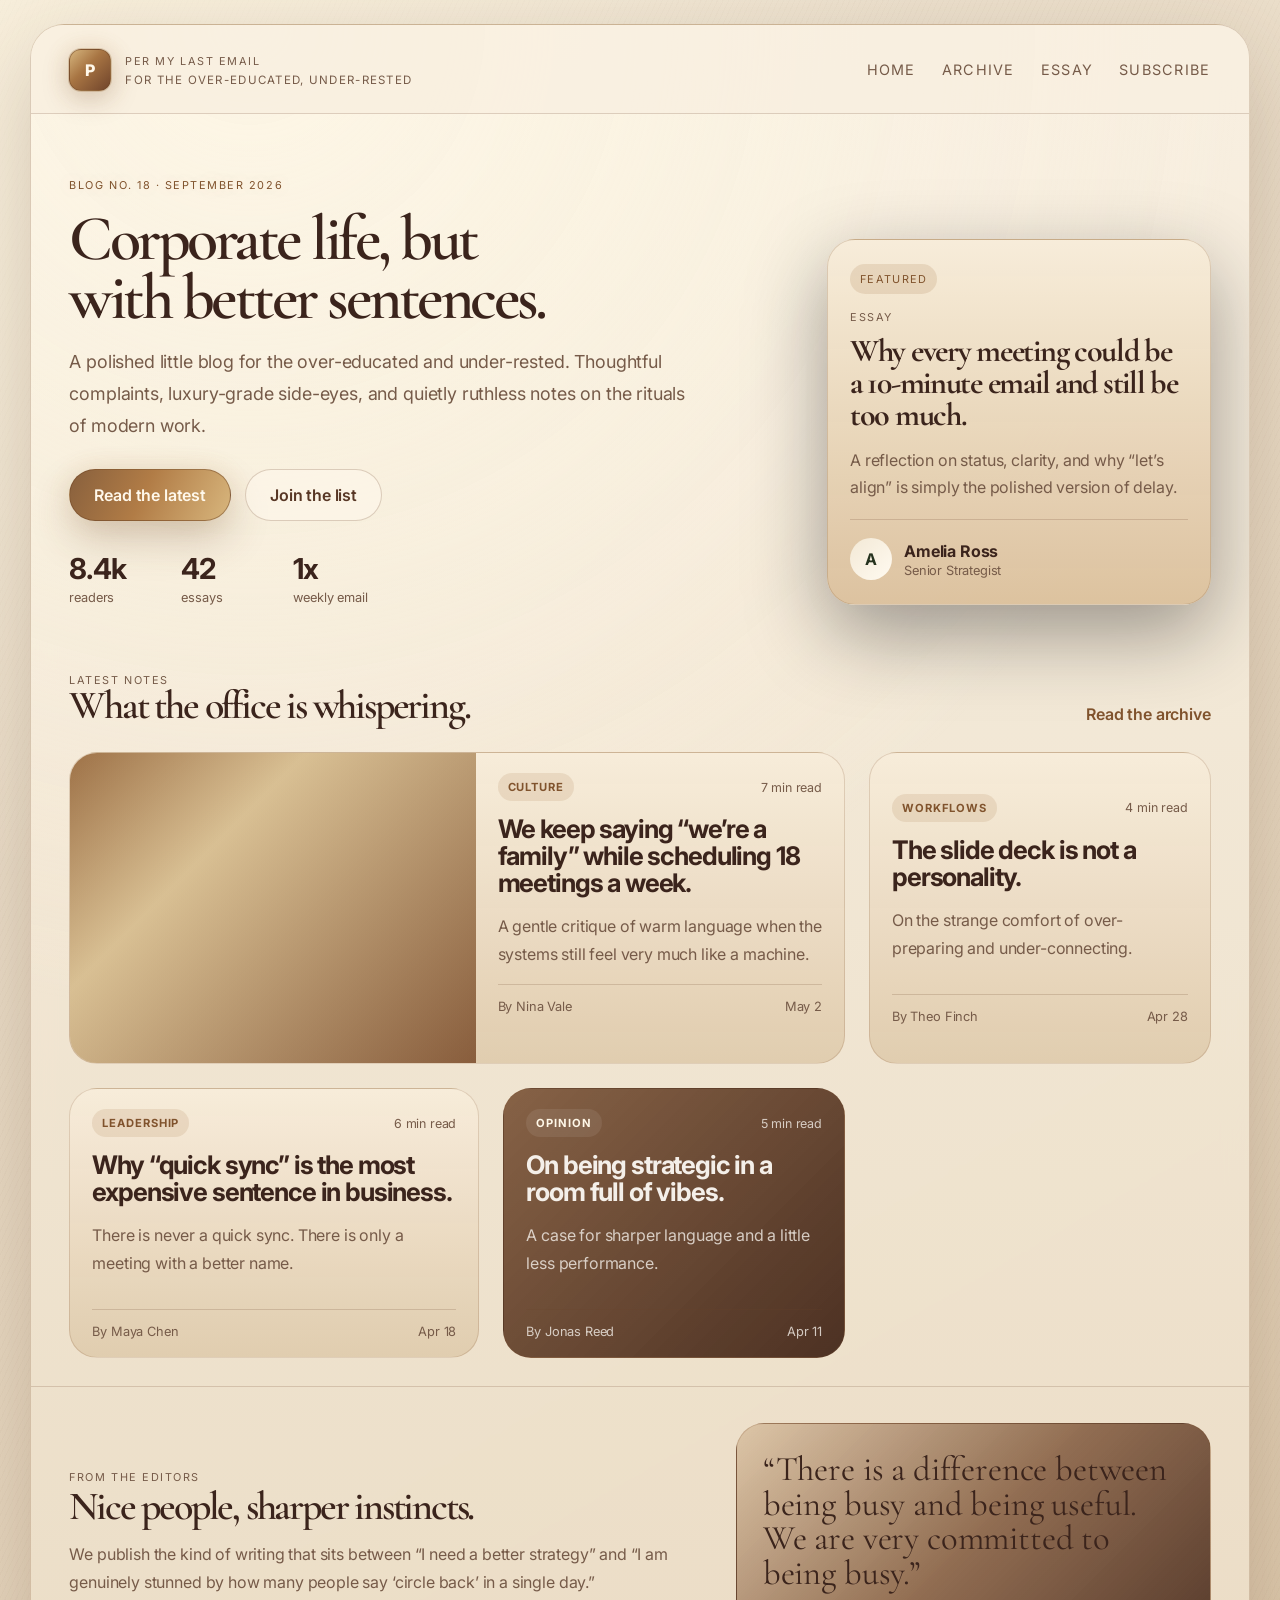
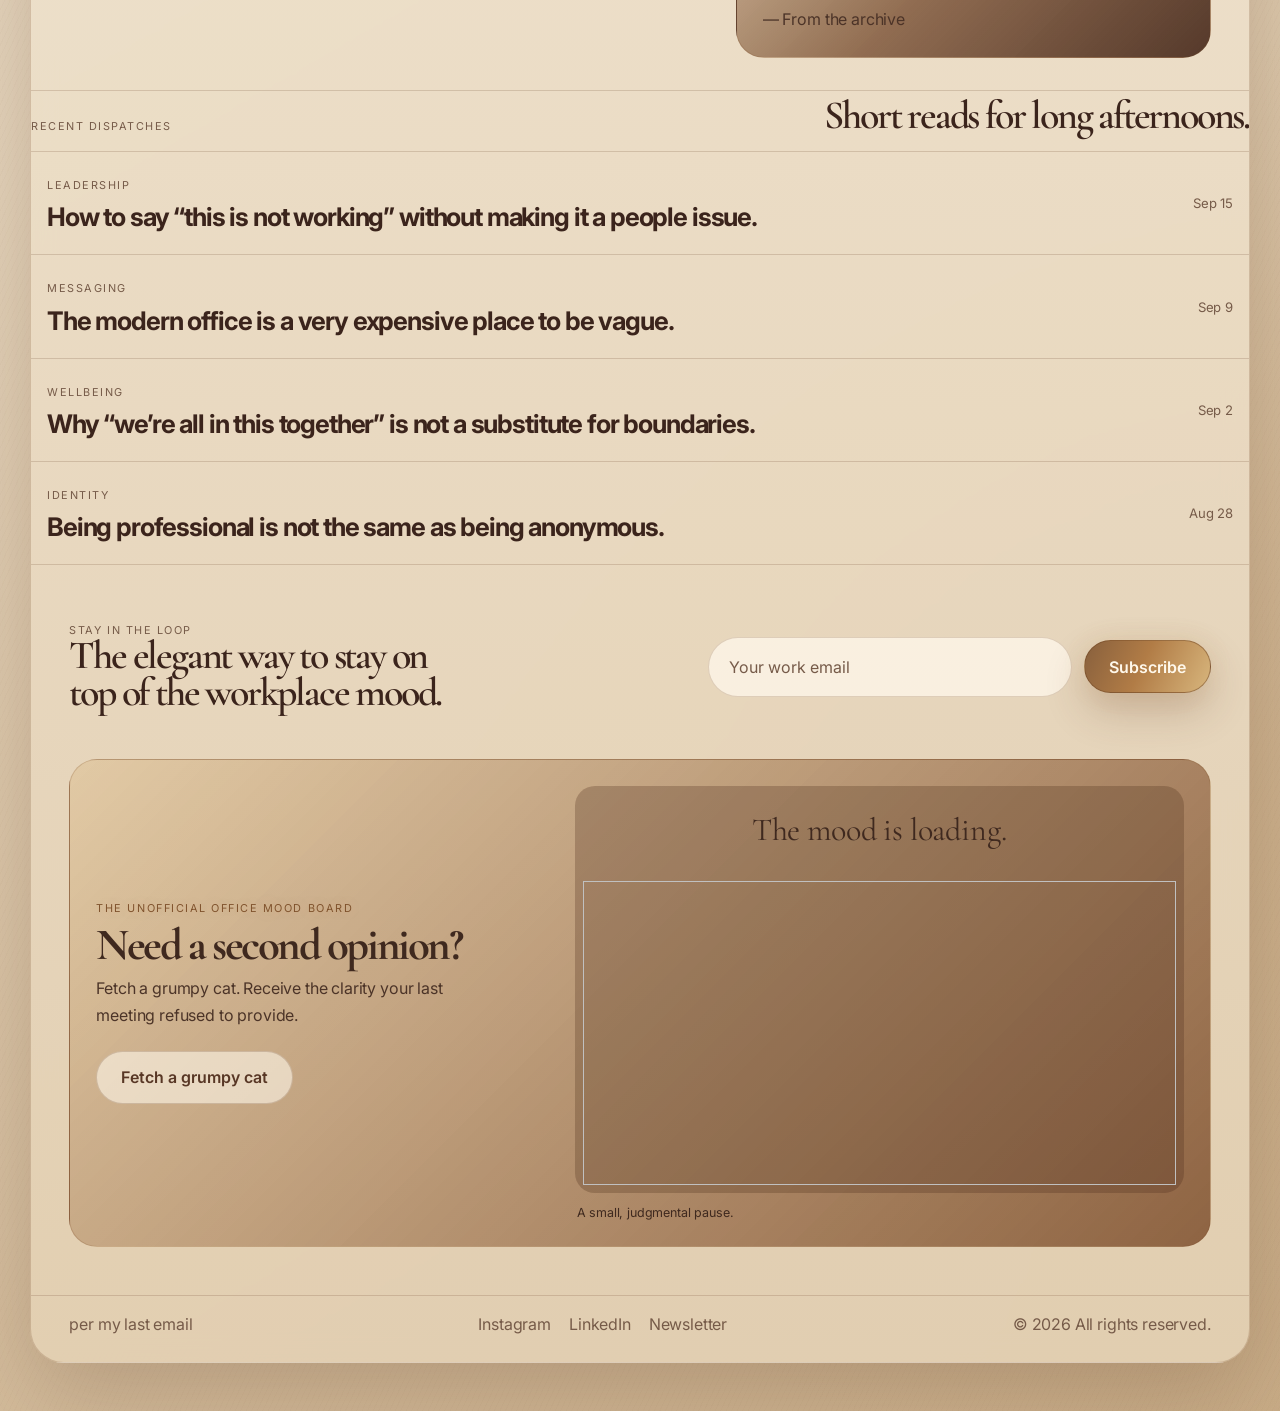
==== commit af08e607: "Fit fetched cat images completely" ====
--- a/index.html
+++ b/index.html
@@ -212,7 +212,7 @@
           <div class="cat-break-copy">
             <p class="eyebrow accent">The unofficial office mood board</p>
             <h2 id="cat-break-title">Need a second opinion?</h2>
-            <p>Fetch a grumpy cat. Receive the clarity your next meeting refused to provide.</p>
+            <p>Fetch a grumpy cat. Receive the clarity your last meeting refused to provide.</p>
             <button class="button secondary cat-button" type="button" id="fetch-cat">Fetch a grumpy cat</button>
           </div>
           <figure class="cat-result" aria-live="polite">
--- a/style.css
+++ b/style.css
@@ -685,7 +685,8 @@
 .cat-image-wrap img {
   width: 100%;
   height: 320px;
-  object-fit: cover;
+  object-fit: contain;
+  padding: 8px;
 }
 
 .cat-placeholder {
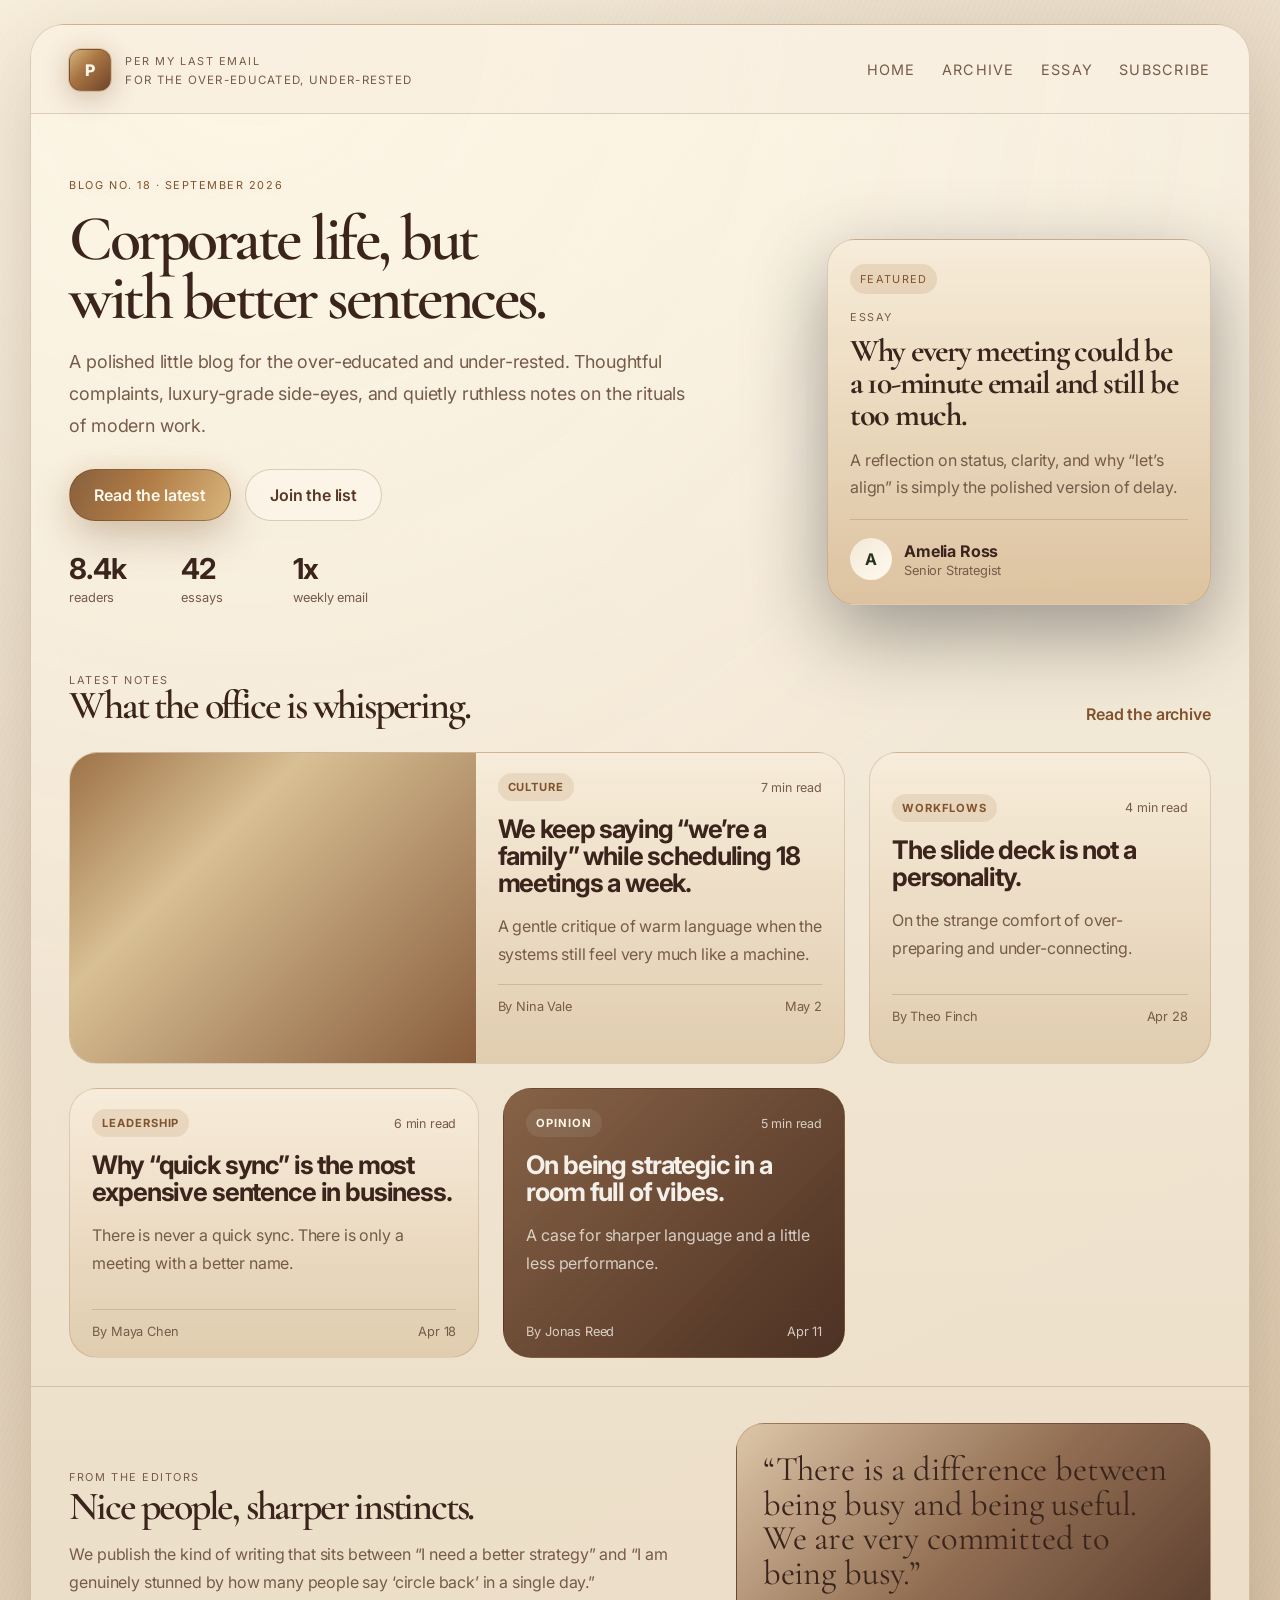
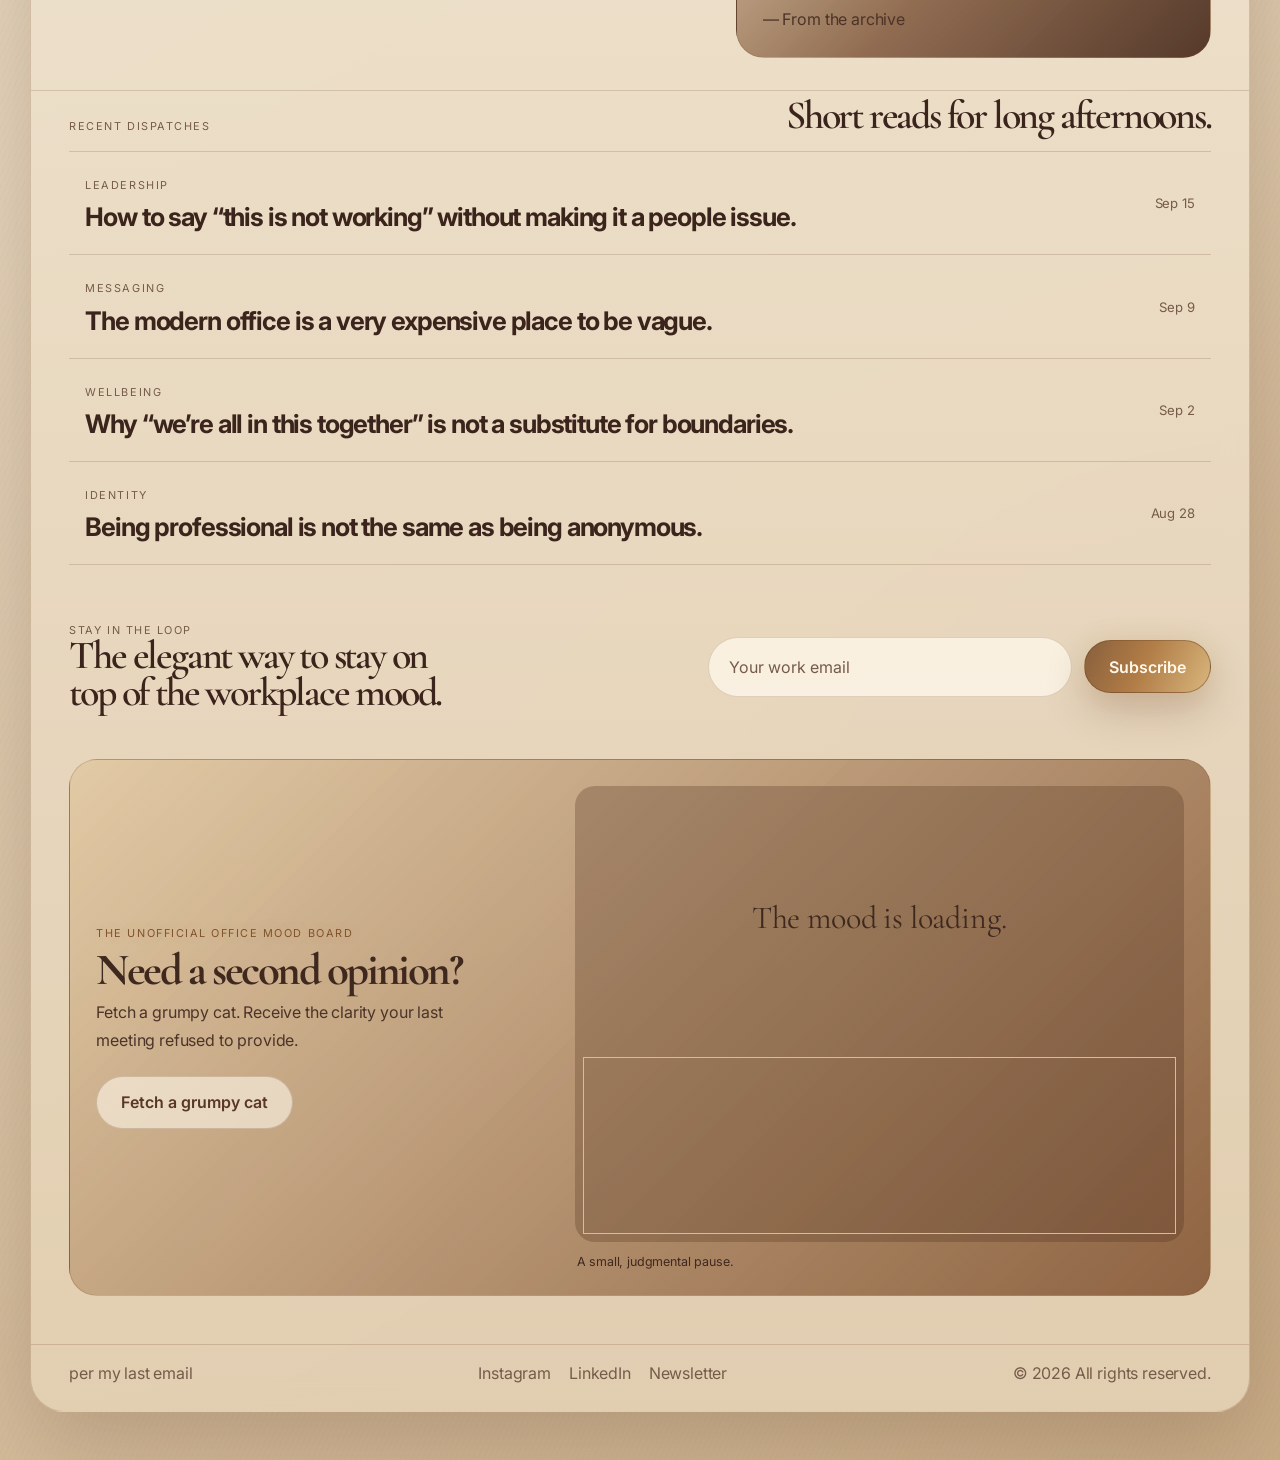
==== commit 2ef802a4: "Link footer LinkedIn profile" ====
--- a/index.html
+++ b/index.html
@@ -232,7 +232,7 @@
         <p>per my last email</p>
         <div>
           <a href="#">Instagram</a>
-          <a href="#">LinkedIn</a>
+          <a href="https://www.linkedin.com/in/danielle-smith-2bb8aa107/" target="_blank" rel="noreferrer">LinkedIn</a>
           <a href="#">Newsletter</a>
         </div>
         <p>© <span id="year"></span> All rights reserved.</p>
--- a/style.css
+++ b/style.css
@@ -74,7 +74,10 @@
 .feature-band,
 .newsletter,
 .archive-grid,
-.article-wrap {
+.article-wrap,
+.list-section,
+.page-hero,
+.article-header {
   padding-left: clamp(20px, 3vw, 54px);
   padding-right: clamp(20px, 3vw, 54px);
 }
@@ -674,7 +677,8 @@
 }
 
 .cat-image-wrap {
-  min-height: 280px;
+  width: 100%;
+  aspect-ratio: 4 / 3;
   display: grid;
   place-items: center;
   overflow: hidden;
@@ -684,7 +688,8 @@
 
 .cat-image-wrap img {
   width: 100%;
-  height: 320px;
+  height: 100%;
+  max-height: 100%;
   object-fit: contain;
   padding: 8px;
 }
@@ -902,7 +907,7 @@
   }
 
   .cat-image-wrap img {
-    height: 240px;
+    height: 100%;
   }
 
   .topbar {
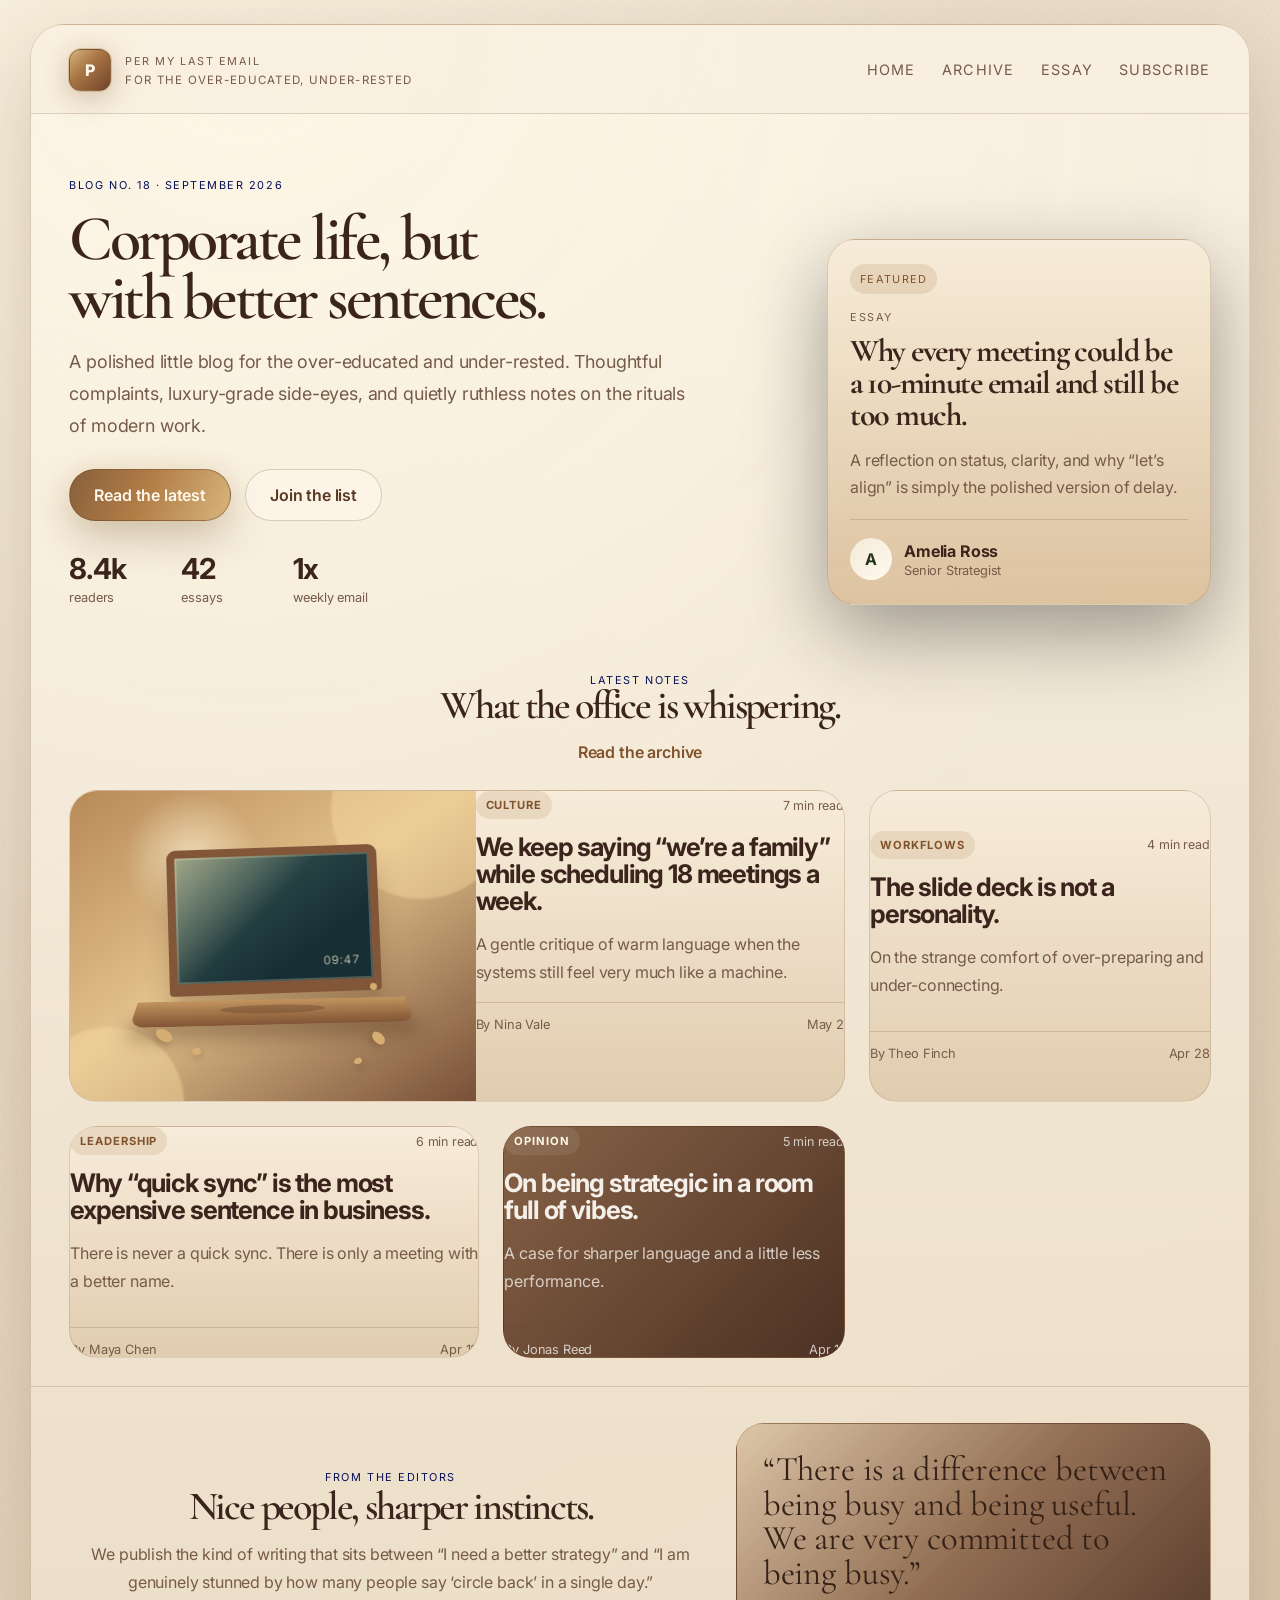
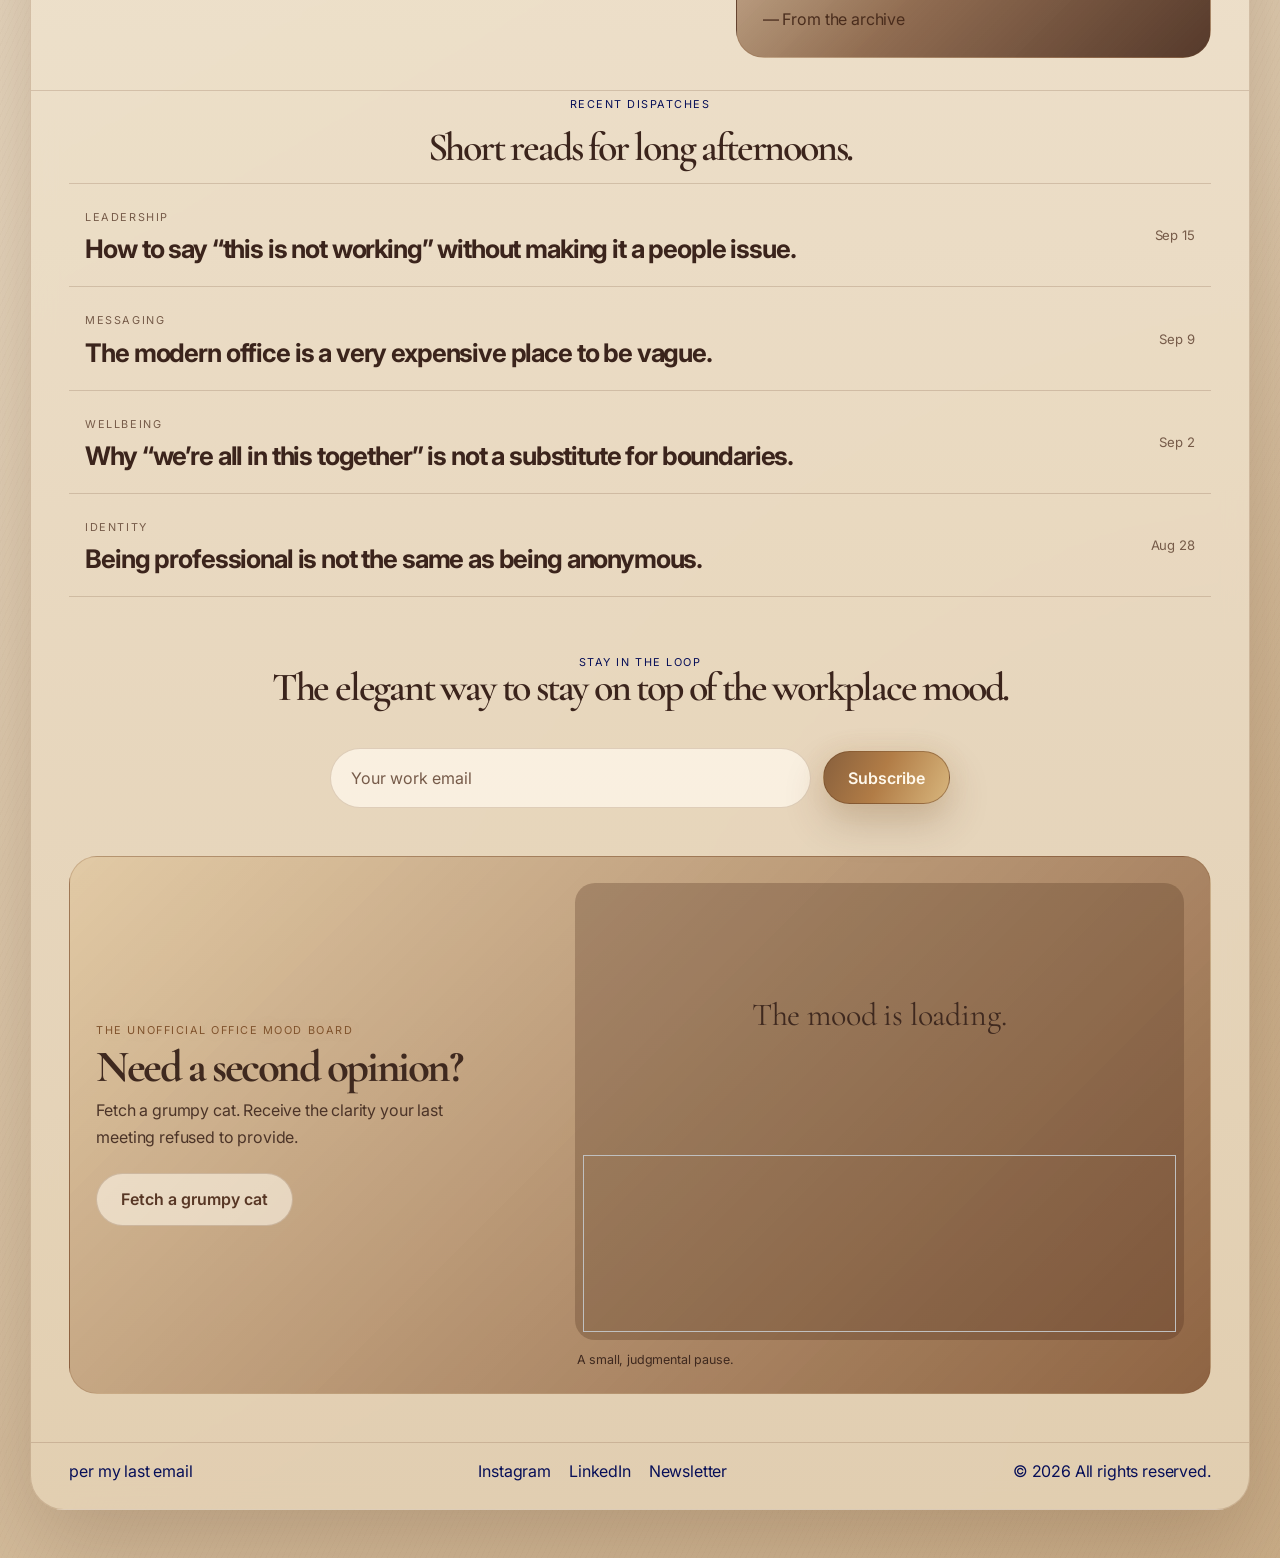
==== commit 0ed3beb4: "Create crumbling sand laptop artwork" ====
--- a/index.html
+++ b/index.html
@@ -81,7 +81,15 @@
 
         <section class="story-grid" aria-label="Latest articles">
           <article class="story-card large">
-            <div class="story-image sunset"></div>
+            <div class="story-image sand-laptop" role="img" aria-label="A laptop made of sand beginning to crumble">
+              <div class="sand-screen"><span>09:47</span></div>
+              <div class="sand-base"></div>
+              <i class="sand-grain grain-one"></i>
+              <i class="sand-grain grain-two"></i>
+              <i class="sand-grain grain-three"></i>
+              <i class="sand-grain grain-four"></i>
+              <i class="sand-grain grain-five"></i>
+            </div>
             <div class="story-content">
               <div class="tag-row">
                 <span class="tag">Culture</span>
--- a/style.css
+++ b/style.css
@@ -353,9 +353,11 @@
 .section-header,
 .list-header {
   display: flex;
-  align-items: end;
-  justify-content: space-between;
+  flex-direction: column;
+  align-items: center;
+  justify-content: center;
   gap: 18px;
+  text-align: center;
 }
 
 .section-header h2,
@@ -372,6 +374,19 @@
   font-weight: 600;
 }
 
+.section-header .eyebrow,
+.feature-band .eyebrow,
+.list-section .eyebrow,
+.newsletter .eyebrow {
+  color: #070f58;
+  text-shadow: none;
+}
+
+.hero-copy .eyebrow.accent {
+  color: #070f58;
+  text-shadow: none;
+}
+
 .story-grid {
   display: grid;
   grid-template-columns: 1.2fr 1fr 1fr;
@@ -404,10 +419,104 @@
   background-position: center;
 }
 
-.story-image.sunset {
+.story-image.sand-laptop {
+  position: relative;
+  isolation: isolate;
+  overflow: hidden;
   background:
-    linear-gradient(135deg, rgba(57, 53, 29, 0.2), rgba(255, 248, 235, 0.3)),
-    linear-gradient(135deg, #8d754d 0%, #f3e9d6 33%, #5b4630 100%);
+    radial-gradient(circle at 30% 22%, rgba(255, 246, 218, 0.64), transparent 18%),
+    linear-gradient(145deg, #b88957 0%, #e3c28c 46%, #785038 100%);
+}
+
+.sand-laptop::before,
+.sand-laptop::after {
+  content: "";
+  position: absolute;
+  z-index: -1;
+  border-radius: 50%;
+  background: rgba(249, 222, 165, 0.42);
+  filter: blur(1px);
+}
+
+.sand-laptop::before {
+  width: 180px;
+  height: 180px;
+  top: -72px;
+  right: -35px;
+}
+
+.sand-laptop::after {
+  width: 150px;
+  height: 150px;
+  bottom: -76px;
+  left: -36px;
+}
+
+.sand-screen {
+  position: absolute;
+  left: 24%;
+  top: 18%;
+  width: 52%;
+  height: 47%;
+  display: flex;
+  align-items: flex-end;
+  justify-content: flex-end;
+  padding: 12px;
+  border: 8px solid #825638;
+  border-bottom-width: 12px;
+  border-radius: 9px 9px 4px 4px;
+  transform: perspective(500px) rotateX(2deg) rotateZ(-2deg);
+  background:
+    linear-gradient(135deg, rgba(235, 220, 172, 0.58), transparent 45%),
+    linear-gradient(145deg, #385b57, #172e35 72%);
+  box-shadow: inset 0 0 0 2px rgba(255, 235, 182, 0.24), 0 18px 24px rgba(70, 41, 24, 0.22);
+}
+
+.sand-screen span {
+  color: rgba(255, 241, 198, 0.72);
+  font-size: 0.72rem;
+  letter-spacing: 0.1em;
+}
+
+.sand-base {
+  position: absolute;
+  left: 16%;
+  top: 65%;
+  width: 68%;
+  height: 12%;
+  border-radius: 3px 3px 14px 14px;
+  transform: perspective(400px) rotateX(48deg) rotateZ(-2deg);
+  background: linear-gradient(180deg, #c1945e, #825536);
+  box-shadow: 0 20px 20px rgba(61, 35, 21, 0.26);
+}
+
+.sand-base::after {
+  content: "";
+  position: absolute;
+  left: 31%;
+  top: 22%;
+  width: 38%;
+  height: 34%;
+  border-radius: 50%;
+  background: rgba(89, 54, 34, 0.32);
+}
+
+.sand-grain {
+  position: absolute;
+  display: block;
+  width: 12px;
+  height: 9px;
+  border-radius: 48% 52% 45% 55%;
+  background: #d6ad72;
+  box-shadow: 0 4px 6px rgba(74, 42, 23, 0.2);
+  transform: rotate(28deg);
+}
+
+.grain-one { left: 21%; top: 77%; width: 18px; height: 11px; }
+.grain-two { left: 30%; top: 83%; width: 9px; height: 7px; transform: rotate(-18deg); }
+.grain-three { right: 22%; top: 78%; width: 15px; height: 10px; transform: rotate(42deg); }
+.grain-four { right: 28%; top: 86%; width: 8px; height: 6px; transform: rotate(-28deg); }
+.grain-five { left: 74%; top: 62%; width: 7px; height: 7px; transform: rotate(12deg); }
 }
 
 .story-content {
@@ -522,10 +631,17 @@
 
 .feature-copy p {
   max-width: 640px;
+  margin-left: auto;
+  margin-right: auto;
+  text-align: center;
+}
+
+.feature-copy {
+  text-align: center;
 }
 
 .quote-box {
-  background: linear-gradient(135deg, rgba(177, 132, 80, 0.28), rgba(113, 69, 40, 0.74), rgba(72, 43, 29, 0.92));
+  background: linear-gradient(135deg, rgba(222, 190, 141, 0.72), rgba(177, 132, 80, 0.82), rgba(126, 82, 48, 0.86));
   border: 1px solid rgba(255, 248, 235, 0.46);
   border-radius: 28px;
   padding: 28px 26px;
@@ -536,13 +652,13 @@
   font-family: "Cormorant Garamond", serif;
   font-size: clamp(2rem, 2.7vw, 3rem);
   line-height: 1;
-  color: var(--ink);
+  color: #352117;
 }
 
 .quote-box span {
   display: block;
   margin-top: 18px;
-  color: #4c3428;
+  color: #4a2d1d;
 }
 
 .list-section {
@@ -583,11 +699,13 @@
 
 .newsletter {
   display: flex;
-  align-items: center;
-  justify-content: space-between;
+  flex-direction: column;
+  align-items: center;
+  justify-content: center;
   gap: 42px;
   padding-top: 30px;
   padding-bottom: 48px;
+  text-align: center;
 }
 
 .newsletter-form {
@@ -595,6 +713,7 @@
   align-items: center;
   gap: 12px;
   width: min(100%, 620px);
+  justify-content: center;
 }
 
 .newsletter-form input {
@@ -725,12 +844,13 @@
   padding-top: 18px;
   padding-bottom: 28px;
   border-top: 1px solid var(--line);
-  color: var(--muted);
+  color: #070f58;
 }
 
 .site-footer p,
 .site-footer a {
   margin: 0;
+  color: #070f58;
 }
 
 .site-footer div {
